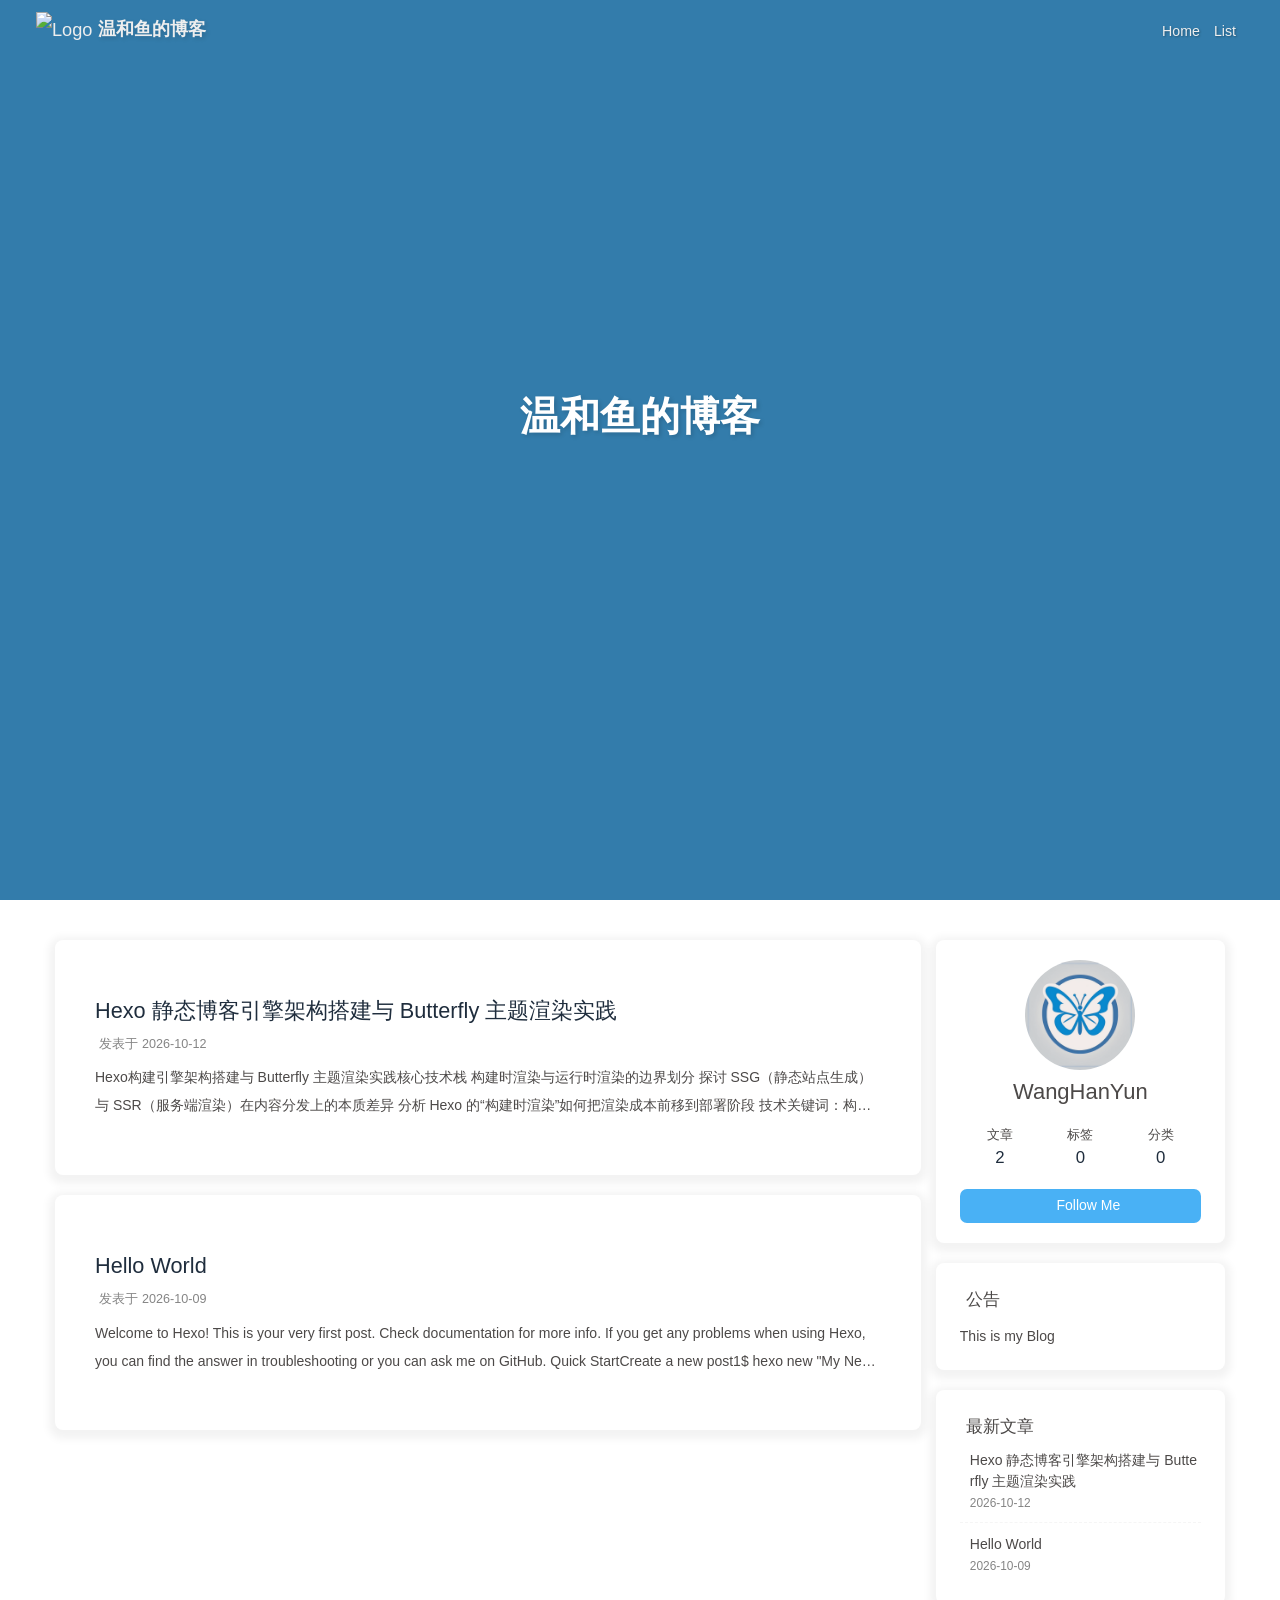
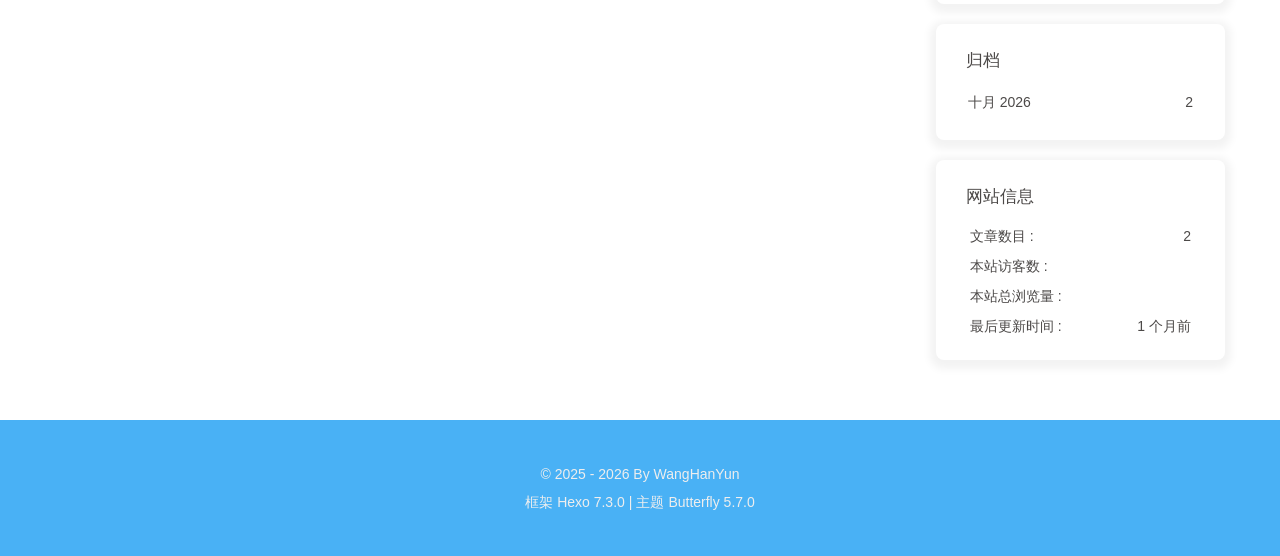
==== index.html @ 39b75470 "Site updated: 2026-10-14 11:39:04" ====
<!DOCTYPE html><html lang="zh-CN" data-theme="light"><head><meta charset="UTF-8"><meta http-equiv="X-UA-Compatible" content="IE=edge"><meta name="viewport" content="width=device-width, initial-scale=1.0,viewport-fit=cover"><title>温和鱼的博客 - 技术大王王王王王</title><meta name="author" content="WangHanYun"><meta name="copyright" content="WangHanYun"><meta name="format-detection" content="telephone=no"><meta name="theme-color" content="#ffffff"><meta property="og:type" content="website">
<meta property="og:title" content="温和鱼的博客">
<meta property="og:url" content="http://example.com/index.html">
<meta property="og:site_name" content="温和鱼的博客">
<meta property="og:locale" content="zh_CN">
<meta property="og:image" content="http://example.com/img/butterfly-icon.png">
<meta property="article:author" content="WangHanYun">
<meta name="twitter:card" content="summary">
<meta name="twitter:image" content="http://example.com/img/butterfly-icon.png"><script type="application/ld+json">{
  "@context": "https://schema.org",
  "@type": "WebSite",
  "name": "温和鱼的博客",
  "alternateName": [
    "技术大王王王王王",
    "example.com"
  ],
  "url": "http://example.com/"
}</script><link rel="shortcut icon" href="/img/favicon.png"><link rel="canonical" href="http://example.com/index.html"><link rel="preconnect" href="//cdn.jsdelivr.net"/><link rel="preconnect" href="//busuanzi.ibruce.info"/><link rel="stylesheet" href="/css/index.css?v=5.7.0"><link rel="stylesheet" href="https://cdn.jsdelivr.net/npm/@fortawesome/fontawesome-free@7.3.1/css/all.min.css"><script>
    (() => {
      
    const saveToLocal = {
      set: (key, value, ttl) => {
        const data = { value }

        if (ttl != null) {
          data.expiry = Date.now() + ttl * 86400000
        }

        localStorage.setItem(key, JSON.stringify(data))
      },
      get: key => {
        const itemStr = localStorage.getItem(key)
        if (!itemStr) return

        try {
          const data = JSON.parse(itemStr)

          if (data.expiry && Date.now() > data.expiry) {
            localStorage.removeItem(key)
            return
          }

          return data.value
        } catch {
          localStorage.removeItem(key)
        }
      }
    }

    const scriptCache = new Map()
    const cssCache = new Map()
    window.btf = {
      saveToLocal,
      getScript: (url, attr = {}) => {
        if (scriptCache.has(url)) {
          return scriptCache.get(url)
        }

        const promise = new Promise((resolve, reject) => {
          const script = document.createElement('script')

          script.src = url
          script.async = true

          for (const key in attr) {
            script.setAttribute(key, attr[key])
          }

          script.onload = resolve
          script.onerror = reject

          document.head.appendChild(script)
        })

        scriptCache.set(url, promise)

        return promise
      },
      getCSS: (url, id) => {
        if (cssCache.has(url)) {
          return cssCache.get(url)
        }

        const promise = new Promise((resolve, reject) => {
          const link = document.createElement('link')

          link.rel = 'stylesheet'
          link.href = url

          if (id) {
            link.id = id
          }

          link.onload = resolve
          link.onerror = reject

          document.head.appendChild(link)
        })

        cssCache.set(url, promise)

        return promise
      },
      addGlobalFn: (key, fn, name = false, parent = window) => {
        if (!false && key.startsWith('pjax')) return
        const globalFn = parent.globalFn || {}
        globalFn[key] = globalFn[key] || {}
        globalFn[key][name || Object.keys(globalFn[key]).length] = fn
        parent.globalFn = globalFn
      }
    }
  
      
      const metaThemeColor = document.querySelector('meta[name="theme-color"]')
      const activateDarkMode = () => {
        document.documentElement.dataset.theme = 'dark'
        if (metaThemeColor !== null) {
          metaThemeColor.setAttribute('content', '#0d0d0d')
        }
      }
      const activateLightMode = () => {
        document.documentElement.dataset.theme = 'light'
        if (metaThemeColor !== null) {
          metaThemeColor.setAttribute('content', '#ffffff')
        }
      }

      btf.activateDarkMode = activateDarkMode
      btf.activateLightMode = activateLightMode

      const theme = saveToLocal.get('theme')
    
          theme === 'dark' ? activateDarkMode() : theme === 'light' ? activateLightMode() : null
        
      
      const asideStatus = saveToLocal.get('aside-status')
      if (asideStatus !== undefined) {
        document.documentElement.classList.toggle('hide-aside', asideStatus === 'hide')
      }
    
      
    const detectApple = () => {
      if (/iPad|iPhone|iPod|Macintosh/.test(navigator.userAgent)) {
        document.documentElement.classList.add('apple')
      }
    }
    detectApple()
  
    })()
  </script><script>const GLOBAL_CONFIG = {
  root: '/',
  algolia: undefined,
  localSearch: undefined,
  translate: undefined,
  highlight: {"plugin":"highlight.js","highlightCopy":true,"highlightLang":true,"highlightHeightLimit":false,"highlightFullpage":false,"highlightMacStyle":false},
  copy: {
    success: '复制成功',
    error: '复制失败',
    noSupport: '浏览器不支持'
  },
  relativeDate: {
    homepage: false,
    post: false
  },
  runtime: '',
  dateSuffix: {
    just: '刚刚',
    min: '分钟前',
    hour: '小时前',
    day: '天前',
    month: '个月前'
  },
  copyright: undefined,
  lightbox: 'null',
  Snackbar: undefined,
  infinitegrid: {
    js: 'https://cdn.jsdelivr.net/npm/@egjs/infinitegrid@4.13.0/dist/infinitegrid.min.js',
    buttonText: '加载更多'
  },
  isPhotoFigcaption: false,
  islazyloadPlugin: false,
  isAnchor: false,
  percent: {
    toc: true,
    rightside: false,
  },
  autoDarkmode: false
}</script><script id="config-diff">var GLOBAL_CONFIG_SITE = {
  title: '温和鱼的博客',
  isHighlightShrink: false,
  isToc: false,
  pageType: 'home'
}</script><meta name="generator" content="Hexo 7.3.0"></head><body><div id="sidebar"><div id="menu-mask"></div><div id="sidebar-menus"><div class="avatar-img text-center"><img src="/img/butterfly-icon.png" onerror="this.onerror=null;this.src='/img/friend_404.gif'" alt="avatar"/></div><div class="site-data text-center"><a href="/archives/"><div class="headline">文章</div><div class="length-num">2</div></a><a href="/tags/"><div class="headline">标签</div><div class="length-num">0</div></a><a href="/categories/"><div class="headline">分类</div><div class="length-num">0</div></a></div><div class="menus_items"><div class="menus_item"><a class="site-page" href="/"><i class="fa-fw fas fa-home"></i><span> Home</span></a></div><div class="menus_item"><span class="site-page group"><i class="fa-fw fas fa-list"></i><span> List</span><i class="fas fa-chevron-down"></i></span><ul class="menus_item_child"><li><a class="site-page child" href="/music/"><i class="fa-fw fas fa-music"></i><span> Music</span></a></li><li><a class="site-page child" href="/movies/"><i class="fa-fw fas fa-video"></i><span> Movie</span></a></li></ul></div></div></div></div><div class="page" id="body-wrap"><header class="full_page" id="page-header" style="background-image: url(https://github.com/WHY-1226-yyy/Gallery/blob/main/%E9%A6%96%E9%A1%B5%E9%A1%B5%E9%9D%A2%E6%A8%AA%E5%B9%85.jpg?raw=true);"><nav id="nav"><span id="blog-info"><a class="nav-site-title" href="/"><img class="site-icon" src="https://github.com/WHY-1226-yyy/Gallery/blob/main/logo.jpg?raw=true" alt="Logo"><span class="site-name">温和鱼的博客</span></a></span><div id="menus"><div class="menus_items"><div class="menus_item"><a class="site-page" href="/"><i class="fa-fw fas fa-home"></i><span> Home</span></a></div><div class="menus_item"><span class="site-page group"><i class="fa-fw fas fa-list"></i><span> List</span><i class="fas fa-chevron-down"></i></span><ul class="menus_item_child"><li><a class="site-page child" href="/music/"><i class="fa-fw fas fa-music"></i><span> Music</span></a></li><li><a class="site-page child" href="/movies/"><i class="fa-fw fas fa-video"></i><span> Movie</span></a></li></ul></div></div><div id="toggle-menu"><span class="site-page"><i class="fas fa-bars fa-fw"></i></span></div></div></nav><div id="site-info"><h1 id="site-title">温和鱼的博客</h1></div><div id="scroll-down"><i class="fas fa-angle-down scroll-down-effects"></i></div></header><main class="layout" id="content-inner"><div class="recent-posts nc" id="recent-posts"><div class="recent-post-items"><div class="recent-post-item"><div class="recent-post-info no-cover"><a class="article-title" href="/2026/10/12/Hexo_And_Butterfly/" title="Hexo 静态博客引擎架构搭建与 Butterfly 主题渲染实践">Hexo 静态博客引擎架构搭建与 Butterfly 主题渲染实践</a><div class="article-meta-wrap"><span class="post-meta-date"><i class="far fa-calendar-alt"></i><span class="article-meta-label">发表于</span><time datetime="2026-10-12T06:14:56.712Z" title="发表于 2026-10-12 14:14:56">2026-10-12</time></span></div><div class="content">Hexo构建引擎架构搭建与 Butterfly 主题渲染实践核心技术栈 构建时渲染与运行时渲染的边界划分 探讨 SSG（静态站点生成） 与 SSR（服务端渲染）在内容分发上的本质差异 分析 Hexo 的“构建时渲染”如何把渲染成本前移到部署阶段 技术关键词：构建时求值、渲染时延、静态产物不可变性   模板引擎的编译期优化与AST转换 Pug模板在编译期被解析成 AST（抽象语法树） 通过AST转换生成HTML字符串，减少运行时开销  技术关键词：词法分析、语法分析、代码生成、模板预编译   Git 作为部署总线的不可变发布模型 每次部署生成一个不可变提交，形成可回溯的发布历史 分支即环境，提交即版本 技术关键词：不可变基础设施、版本化发布、回滚策略   静态资源的缓存分层与失效策略 强缓存 + 协商缓存 +CDN边缘缓存三层结构 通过文件指纹（hash）实现缓存失效的精确控制 技术关键词：Cache-Control、ETag、内容寻址、边缘计算    配置过程git配置 打开GitHub，注册账号 去官网下载安装git for windows: 安装时一路默认，注意勾选： Add...</div></div></div><div class="recent-post-item"><div class="recent-post-info no-cover"><a class="article-title" href="/2026/10/09/hello-world/" title="Hello World">Hello World</a><div class="article-meta-wrap"><span class="post-meta-date"><i class="far fa-calendar-alt"></i><span class="article-meta-label">发表于</span><time datetime="2026-10-09T07:58:26.645Z" title="发表于 2026-10-09 15:58:26">2026-10-09</time></span></div><div class="content">Welcome to Hexo! This is your very first post. Check documentation for more info. If you get any problems when using Hexo, you can find the answer in troubleshooting or you can ask me on GitHub. Quick StartCreate a new post1$ hexo new &quot;My New Post&quot;  More info: Writing Run server1$ hexo server  More info: Server Generate static files1$ hexo generate  More info: Generating Deploy to remote sites1$ hexo deploy  More info: Deployment </div></div></div></div></div><div class="aside-content" id="aside-content"><div class="card-widget card-info text-center"><div class="avatar-img"><img src="/img/butterfly-icon.png" onerror="this.onerror=null;this.src='/img/friend_404.gif'" alt="avatar"/></div><div class="author-info-name">WangHanYun</div><div class="author-info-description"></div><div class="site-data"><a href="/archives/"><div class="headline">文章</div><div class="length-num">2</div></a><a href="/tags/"><div class="headline">标签</div><div class="length-num">0</div></a><a href="/categories/"><div class="headline">分类</div><div class="length-num">0</div></a></div><a id="card-info-btn" target="_blank" rel="noopener" href="https://github.com/xxxxxx"><i class="fab fa-github"></i><span>Follow Me</span></a></div><div class="card-widget card-announcement"><div class="item-headline"><i class="fas fa-bullhorn fa-shake"></i><span>公告</span></div><div class="announcement_content">This is my Blog</div></div><div class="sticky_layout"><div class="card-widget card-recent-post"><div class="item-headline"><i class="fas fa-history"></i><span>最新文章</span></div><div class="aside-list"><div class="aside-list-item no-cover"><div class="content"><a class="title" href="/2026/10/12/Hexo_And_Butterfly/" title="Hexo 静态博客引擎架构搭建与 Butterfly 主题渲染实践">Hexo 静态博客引擎架构搭建与 Butterfly 主题渲染实践</a><time datetime="2026-10-12T06:14:56.712Z" title="发表于 2026-10-12 14:14:56">2026-10-12</time></div></div><div class="aside-list-item no-cover"><div class="content"><a class="title" href="/2026/10/09/hello-world/" title="Hello World">Hello World</a><time datetime="2026-10-09T07:58:26.645Z" title="发表于 2026-10-09 15:58:26">2026-10-09</time></div></div></div></div><div class="card-widget card-archives">
    <div class="item-headline"><i class="fas fa-archive"></i><span>归档</span></div>
  
    <ul class="card-archive-list">
      
        <li class="card-archive-list-item">
          <a class="card-archive-list-link" href="/archives/2026/10/">
            <span class="card-archive-list-date">
              十月 2026
            </span>
            <span class="card-archive-list-count">2</span>
          </a>
        </li>
      
    </ul>
  </div><div class="card-widget card-webinfo"><div class="item-headline"><i class="fas fa-chart-line"></i><span>网站信息</span></div><div class="webinfo"><div class="webinfo-item"><div class="item-name">文章数目 :</div><div class="item-count">2</div></div><div class="webinfo-item"><div class="item-name">本站访客数 :</div><div class="item-count" id="busuanzi_value_site_uv"><i class="fa-solid fa-spinner fa-spin"></i></div></div><div class="webinfo-item"><div class="item-name">本站总浏览量 :</div><div class="item-count" id="busuanzi_value_site_pv"><i class="fa-solid fa-spinner fa-spin"></i></div></div><div class="webinfo-item"><div class="item-name">最后更新时间 :</div><div class="item-count" id="last-push-date" data-lastPushDate="2026-10-14T03:39:03.488Z"><i class="fa-solid fa-spinner fa-spin"></i></div></div></div></div></div></div></main><footer id="footer"><div class="footer-other"><div class="footer-copyright"><span class="copyright">&copy;&nbsp;2025 - 2026 By WangHanYun</span><span class="framework-info"><span>框架 </span><a target="_blank" rel="noopener" href="https://hexo.io">Hexo 7.3.0</a><span class="footer-separator">|</span><span>主题 </span><a target="_blank" rel="noopener" href="https://github.com/jerryc127/hexo-theme-butterfly">Butterfly 5.7.0</a></span></div></div></footer></div><div id="rightside"><div id="rightside-config-hide"><button id="darkmode" type="button" title="日间和夜间模式切换"><i class="fas fa-adjust"></i></button><button id="hide-aside-btn" type="button" title="单栏和双栏切换"><i class="fas fa-arrows-alt-h"></i></button></div><div id="rightside-config-show"><button id="rightside-config" type="button" title="设置"><i class="fas fa-cog fa-spin"></i></button><button id="go-up" type="button" title="回到顶部"><span class="scroll-percent"></span><i class="fas fa-arrow-up"></i></button></div></div><div><script src="/js/utils.js?v=5.7.0"></script><script src="/js/main.js?v=5.7.0"></script><div class="js-pjax"></div><script async data-pjax src="//busuanzi.ibruce.info/busuanzi/2.3/busuanzi.pure.mini.js"></script></div></body></html>
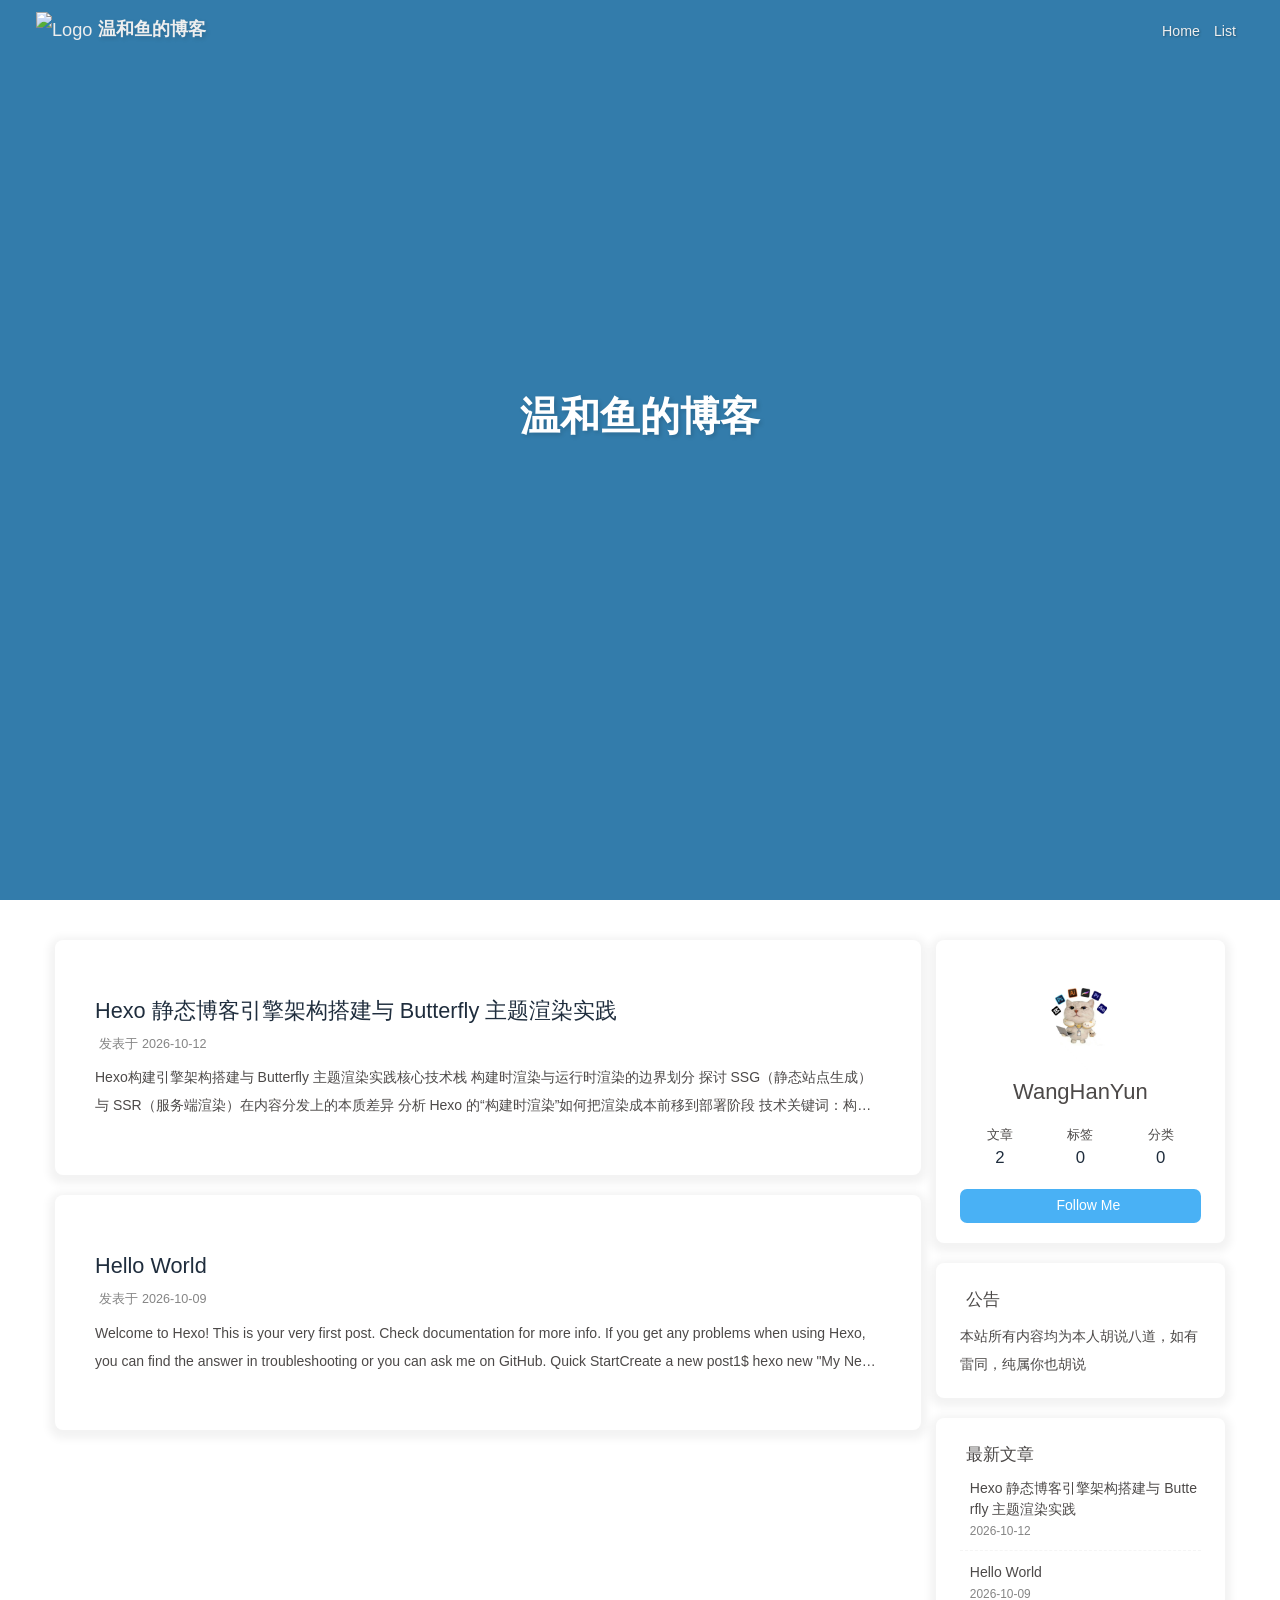
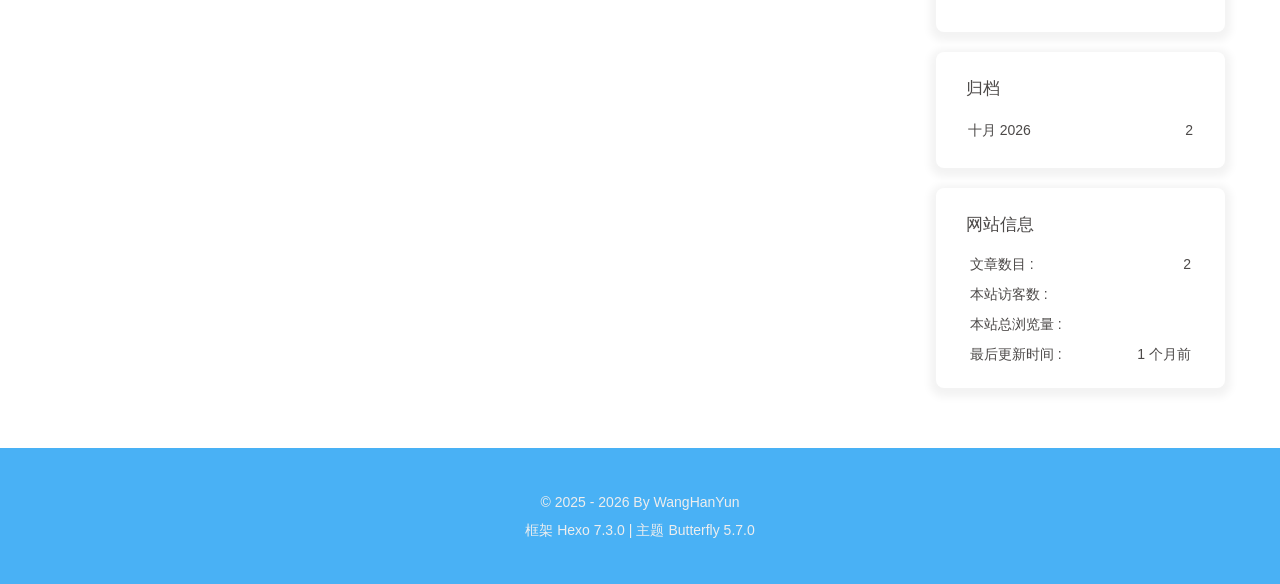
==== commit 02f53072: "Site updated: 2026-10-14 15:10:31" ====
--- a/index.html
+++ b/index.html
@@ -3,10 +3,10 @@
 <meta property="og:url" content="http://example.com/index.html">
 <meta property="og:site_name" content="温和鱼的博客">
 <meta property="og:locale" content="zh_CN">
-<meta property="og:image" content="http://example.com/img/butterfly-icon.png">
+<meta property="og:image" content="http://example.com/img/cat.png">
 <meta property="article:author" content="WangHanYun">
 <meta name="twitter:card" content="summary">
-<meta name="twitter:image" content="http://example.com/img/butterfly-icon.png"><script type="application/ld+json">{
+<meta name="twitter:image" content="http://example.com/img/cat.png"><script type="application/ld+json">{
   "@context": "https://schema.org",
   "@type": "WebSite",
   "name": "温和鱼的博客",
@@ -15,7 +15,7 @@
     "example.com"
   ],
   "url": "http://example.com/"
-}</script><link rel="shortcut icon" href="/img/favicon.png"><link rel="canonical" href="http://example.com/index.html"><link rel="preconnect" href="//cdn.jsdelivr.net"/><link rel="preconnect" href="//busuanzi.ibruce.info"/><link rel="stylesheet" href="/css/index.css?v=5.7.0"><link rel="stylesheet" href="https://cdn.jsdelivr.net/npm/@fortawesome/fontawesome-free@7.3.1/css/all.min.css"><script>
+}</script><link rel="shortcut icon" href="/img/wangzhantubiao.png"><link rel="canonical" href="http://example.com/index.html"><link rel="preconnect" href="//cdn.jsdelivr.net"/><link rel="preconnect" href="//busuanzi.ibruce.info"/><link rel="stylesheet" href="/css/index.css?v=5.7.0"><link rel="stylesheet" href="https://cdn.jsdelivr.net/npm/@fortawesome/fontawesome-free@7.3.1/css/all.min.css"><script>
     (() => {
       
     const saveToLocal = {
@@ -190,7 +190,8 @@
   isHighlightShrink: false,
   isToc: false,
   pageType: 'home'
-}</script><meta name="generator" content="Hexo 7.3.0"></head><body><div id="sidebar"><div id="menu-mask"></div><div id="sidebar-menus"><div class="avatar-img text-center"><img src="/img/butterfly-icon.png" onerror="this.onerror=null;this.src='/img/friend_404.gif'" alt="avatar"/></div><div class="site-data text-center"><a href="/archives/"><div class="headline">文章</div><div class="length-num">2</div></a><a href="/tags/"><div class="headline">标签</div><div class="length-num">0</div></a><a href="/categories/"><div class="headline">分类</div><div class="length-num">0</div></a></div><div class="menus_items"><div class="menus_item"><a class="site-page" href="/"><i class="fa-fw fas fa-home"></i><span> Home</span></a></div><div class="menus_item"><span class="site-page group"><i class="fa-fw fas fa-list"></i><span> List</span><i class="fas fa-chevron-down"></i></span><ul class="menus_item_child"><li><a class="site-page child" href="/music/"><i class="fa-fw fas fa-music"></i><span> Music</span></a></li><li><a class="site-page child" href="/movies/"><i class="fa-fw fas fa-video"></i><span> Movie</span></a></li></ul></div></div></div></div><div class="page" id="body-wrap"><header class="full_page" id="page-header" style="background-image: url(https://github.com/WHY-1226-yyy/Gallery/blob/main/%E9%A6%96%E9%A1%B5%E9%A1%B5%E9%9D%A2%E6%A8%AA%E5%B9%85.jpg?raw=true);"><nav id="nav"><span id="blog-info"><a class="nav-site-title" href="/"><img class="site-icon" src="https://github.com/WHY-1226-yyy/Gallery/blob/main/logo.jpg?raw=true" alt="Logo"><span class="site-name">温和鱼的博客</span></a></span><div id="menus"><div class="menus_items"><div class="menus_item"><a class="site-page" href="/"><i class="fa-fw fas fa-home"></i><span> Home</span></a></div><div class="menus_item"><span class="site-page group"><i class="fa-fw fas fa-list"></i><span> List</span><i class="fas fa-chevron-down"></i></span><ul class="menus_item_child"><li><a class="site-page child" href="/music/"><i class="fa-fw fas fa-music"></i><span> Music</span></a></li><li><a class="site-page child" href="/movies/"><i class="fa-fw fas fa-video"></i><span> Movie</span></a></li></ul></div></div><div id="toggle-menu"><span class="site-page"><i class="fas fa-bars fa-fw"></i></span></div></div></nav><div id="site-info"><h1 id="site-title">温和鱼的博客</h1></div><div id="scroll-down"><i class="fas fa-angle-down scroll-down-effects"></i></div></header><main class="layout" id="content-inner"><div class="recent-posts nc" id="recent-posts"><div class="recent-post-items"><div class="recent-post-item"><div class="recent-post-info no-cover"><a class="article-title" href="/2026/10/12/Hexo_And_Butterfly/" title="Hexo 静态博客引擎架构搭建与 Butterfly 主题渲染实践">Hexo 静态博客引擎架构搭建与 Butterfly 主题渲染实践</a><div class="article-meta-wrap"><span class="post-meta-date"><i class="far fa-calendar-alt"></i><span class="article-meta-label">发表于</span><time datetime="2026-10-12T06:14:56.712Z" title="发表于 2026-10-12 14:14:56">2026-10-12</time></span></div><div class="content">Hexo构建引擎架构搭建与 Butterfly 主题渲染实践核心技术栈 构建时渲染与运行时渲染的边界划分 探讨 SSG（静态站点生成） 与 SSR（服务端渲染）在内容分发上的本质差异 分析 Hexo 的“构建时渲染”如何把渲染成本前移到部署阶段 技术关键词：构建时求值、渲染时延、静态产物不可变性   模板引擎的编译期优化与AST转换 Pug模板在编译期被解析成 AST（抽象语法树） 通过AST转换生成HTML字符串，减少运行时开销  技术关键词：词法分析、语法分析、代码生成、模板预编译   Git 作为部署总线的不可变发布模型 每次部署生成一个不可变提交，形成可回溯的发布历史 分支即环境，提交即版本 技术关键词：不可变基础设施、版本化发布、回滚策略   静态资源的缓存分层与失效策略 强缓存 + 协商缓存 +CDN边缘缓存三层结构 通过文件指纹（hash）实现缓存失效的精确控制 技术关键词：Cache-Control、ETag、内容寻址、边缘计算    配置过程git配置 打开GitHub，注册账号 去官网下载安装git for windows: 安装时一路默认，注意勾选： Add...</div></div></div><div class="recent-post-item"><div class="recent-post-info no-cover"><a class="article-title" href="/2026/10/09/hello-world/" title="Hello World">Hello World</a><div class="article-meta-wrap"><span class="post-meta-date"><i class="far fa-calendar-alt"></i><span class="article-meta-label">发表于</span><time datetime="2026-10-09T07:58:26.645Z" title="发表于 2026-10-09 15:58:26">2026-10-09</time></span></div><div class="content">Welcome to Hexo! This is your very first post. Check documentation for more info. If you get any problems when using Hexo, you can find the answer in troubleshooting or you can ask me on GitHub. Quick StartCreate a new post1$ hexo new &quot;My New Post&quot;  More info: Writing Run server1$ hexo server  More info: Server Generate static files1$ hexo generate  More info: Generating Deploy to remote sites1$ hexo deploy  More info: Deployment </div></div></div></div></div><div class="aside-content" id="aside-content"><div class="card-widget card-info text-center"><div class="avatar-img"><img src="/img/butterfly-icon.png" onerror="this.onerror=null;this.src='/img/friend_404.gif'" alt="avatar"/></div><div class="author-info-name">WangHanYun</div><div class="author-info-description"></div><div class="site-data"><a href="/archives/"><div class="headline">文章</div><div class="length-num">2</div></a><a href="/tags/"><div class="headline">标签</div><div class="length-num">0</div></a><a href="/categories/"><div class="headline">分类</div><div class="length-num">0</div></a></div><a id="card-info-btn" target="_blank" rel="noopener" href="https://github.com/xxxxxx"><i class="fab fa-github"></i><span>Follow Me</span></a></div><div class="card-widget card-announcement"><div class="item-headline"><i class="fas fa-bullhorn fa-shake"></i><span>公告</span></div><div class="announcement_content">This is my Blog</div></div><div class="sticky_layout"><div class="card-widget card-recent-post"><div class="item-headline"><i class="fas fa-history"></i><span>最新文章</span></div><div class="aside-list"><div class="aside-list-item no-cover"><div class="content"><a class="title" href="/2026/10/12/Hexo_And_Butterfly/" title="Hexo 静态博客引擎架构搭建与 Butterfly 主题渲染实践">Hexo 静态博客引擎架构搭建与 Butterfly 主题渲染实践</a><time datetime="2026-10-12T06:14:56.712Z" title="发表于 2026-10-12 14:14:56">2026-10-12</time></div></div><div class="aside-list-item no-cover"><div class="content"><a class="title" href="/2026/10/09/hello-world/" title="Hello World">Hello World</a><time datetime="2026-10-09T07:58:26.645Z" title="发表于 2026-10-09 15:58:26">2026-10-09</time></div></div></div></div><div class="card-widget card-archives">
+}</script><!-- hexo injector head_end start --><link rel="stylesheet" href="/Blog-Like/style.css">
+<script src="/Blog-Like/Blog-Like.js"></script><!-- hexo injector head_end end --><meta name="generator" content="Hexo 7.3.0"></head><body><div id="sidebar"><div id="menu-mask"></div><div id="sidebar-menus"><div class="avatar-img text-center"><img src="/img/cat.png" onerror="this.onerror=null;this.src='/img/friend_404.gif'" alt="avatar"/></div><div class="site-data text-center"><a href="/archives/"><div class="headline">文章</div><div class="length-num">2</div></a><a href="/tags/"><div class="headline">标签</div><div class="length-num">0</div></a><a href="/categories/"><div class="headline">分类</div><div class="length-num">0</div></a></div><div class="menus_items"><div class="menus_item"><a class="site-page" href="/"><i class="fa-fw fas fa-home"></i><span> Home</span></a></div><div class="menus_item"><span class="site-page group"><i class="fa-fw fas fa-list"></i><span> List</span><i class="fas fa-chevron-down"></i></span><ul class="menus_item_child"><li><a class="site-page child" href="/music/"><i class="fa-fw fas fa-music"></i><span> Music</span></a></li><li><a class="site-page child" href="/movies/"><i class="fa-fw fas fa-video"></i><span> Movie</span></a></li></ul></div></div></div></div><div class="page" id="body-wrap"><header class="full_page" id="page-header" style="background-image: url(https://github.com/WHY-1226-yyy/Gallery/blob/main/%E9%A6%96%E9%A1%B5%E9%A1%B5%E9%9D%A2%E6%A8%AA%E5%B9%85.jpg?raw=true);"><nav id="nav"><span id="blog-info"><a class="nav-site-title" href="/"><img class="site-icon" src="https://github.com/WHY-1226-yyy/Gallery/blob/main/logo.jpg?raw=true" alt="Logo"><span class="site-name">温和鱼的博客</span></a></span><div id="menus"><div class="menus_items"><div class="menus_item"><a class="site-page" href="/"><i class="fa-fw fas fa-home"></i><span> Home</span></a></div><div class="menus_item"><span class="site-page group"><i class="fa-fw fas fa-list"></i><span> List</span><i class="fas fa-chevron-down"></i></span><ul class="menus_item_child"><li><a class="site-page child" href="/music/"><i class="fa-fw fas fa-music"></i><span> Music</span></a></li><li><a class="site-page child" href="/movies/"><i class="fa-fw fas fa-video"></i><span> Movie</span></a></li></ul></div></div><div id="toggle-menu"><span class="site-page"><i class="fas fa-bars fa-fw"></i></span></div></div></nav><div id="site-info"><h1 id="site-title">温和鱼的博客</h1></div><div id="scroll-down"><i class="fas fa-angle-down scroll-down-effects"></i></div></header><main class="layout" id="content-inner"><div class="recent-posts nc" id="recent-posts"><div class="recent-post-items"><div class="recent-post-item"><div class="recent-post-info no-cover"><a class="article-title" href="/2026/10/12/Hexo_And_Butterfly/" title="Hexo 静态博客引擎架构搭建与 Butterfly 主题渲染实践">Hexo 静态博客引擎架构搭建与 Butterfly 主题渲染实践</a><div class="article-meta-wrap"><span class="post-meta-date"><i class="far fa-calendar-alt"></i><span class="article-meta-label">发表于</span><time datetime="2026-10-12T06:14:56.712Z" title="发表于 2026-10-12 14:14:56">2026-10-12</time></span></div><div class="content">Hexo构建引擎架构搭建与 Butterfly 主题渲染实践核心技术栈 构建时渲染与运行时渲染的边界划分 探讨 SSG（静态站点生成） 与 SSR（服务端渲染）在内容分发上的本质差异 分析 Hexo 的“构建时渲染”如何把渲染成本前移到部署阶段 技术关键词：构建时求值、渲染时延、静态产物不可变性   模板引擎的编译期优化与AST转换 Pug模板在编译期被解析成 AST（抽象语法树） 通过AST转换生成HTML字符串，减少运行时开销  技术关键词：词法分析、语法分析、代码生成、模板预编译   Git 作为部署总线的不可变发布模型 每次部署生成一个不可变提交，形成可回溯的发布历史 分支即环境，提交即版本 技术关键词：不可变基础设施、版本化发布、回滚策略   静态资源的缓存分层与失效策略 强缓存 + 协商缓存 +CDN边缘缓存三层结构 通过文件指纹（hash）实现缓存失效的精确控制 技术关键词：Cache-Control、ETag、内容寻址、边缘计算    配置过程git配置 打开GitHub，注册账号 去官网下载安装git for windows: 安装时一路默认，注意勾选： Add...</div></div></div><div class="recent-post-item"><div class="recent-post-info no-cover"><a class="article-title" href="/2026/10/09/hello-world/" title="Hello World">Hello World</a><div class="article-meta-wrap"><span class="post-meta-date"><i class="far fa-calendar-alt"></i><span class="article-meta-label">发表于</span><time datetime="2026-10-09T07:58:26.645Z" title="发表于 2026-10-09 15:58:26">2026-10-09</time></span></div><div class="content">Welcome to Hexo! This is your very first post. Check documentation for more info. If you get any problems when using Hexo, you can find the answer in troubleshooting or you can ask me on GitHub. Quick StartCreate a new post1$ hexo new &quot;My New Post&quot;  More info: Writing Run server1$ hexo server  More info: Server Generate static files1$ hexo generate  More info: Generating Deploy to remote sites1$ hexo deploy  More info: Deployment </div></div></div></div></div><div class="aside-content" id="aside-content"><div class="card-widget card-info text-center"><div class="avatar-img"><img src="/img/cat.png" onerror="this.onerror=null;this.src='/img/friend_404.gif'" alt="avatar"/></div><div class="author-info-name">WangHanYun</div><div class="author-info-description"></div><div class="site-data"><a href="/archives/"><div class="headline">文章</div><div class="length-num">2</div></a><a href="/tags/"><div class="headline">标签</div><div class="length-num">0</div></a><a href="/categories/"><div class="headline">分类</div><div class="length-num">0</div></a></div><a id="card-info-btn" target="_blank" rel="noopener" href="https://github.com/xxxxxx"><i class="fab fa-github"></i><span>Follow Me</span></a></div><div class="card-widget card-announcement"><div class="item-headline"><i class="fas fa-bullhorn fa-shake"></i><span>公告</span></div><div class="announcement_content">本站所有内容均为本人胡说八道，如有雷同，纯属你也胡说</div></div><div class="sticky_layout"><div class="card-widget card-recent-post"><div class="item-headline"><i class="fas fa-history"></i><span>最新文章</span></div><div class="aside-list"><div class="aside-list-item no-cover"><div class="content"><a class="title" href="/2026/10/12/Hexo_And_Butterfly/" title="Hexo 静态博客引擎架构搭建与 Butterfly 主题渲染实践">Hexo 静态博客引擎架构搭建与 Butterfly 主题渲染实践</a><time datetime="2026-10-12T06:14:56.712Z" title="发表于 2026-10-12 14:14:56">2026-10-12</time></div></div><div class="aside-list-item no-cover"><div class="content"><a class="title" href="/2026/10/09/hello-world/" title="Hello World">Hello World</a><time datetime="2026-10-09T07:58:26.645Z" title="发表于 2026-10-09 15:58:26">2026-10-09</time></div></div></div></div><div class="card-widget card-archives">
     <div class="item-headline"><i class="fas fa-archive"></i><span>归档</span></div>
   
     <ul class="card-archive-list">
@@ -205,4 +206,4 @@
         </li>
       
     </ul>
-  </div><div class="card-widget card-webinfo"><div class="item-headline"><i class="fas fa-chart-line"></i><span>网站信息</span></div><div class="webinfo"><div class="webinfo-item"><div class="item-name">文章数目 :</div><div class="item-count">2</div></div><div class="webinfo-item"><div class="item-name">本站访客数 :</div><div class="item-count" id="busuanzi_value_site_uv"><i class="fa-solid fa-spinner fa-spin"></i></div></div><div class="webinfo-item"><div class="item-name">本站总浏览量 :</div><div class="item-count" id="busuanzi_value_site_pv"><i class="fa-solid fa-spinner fa-spin"></i></div></div><div class="webinfo-item"><div class="item-name">最后更新时间 :</div><div class="item-count" id="last-push-date" data-lastPushDate="2026-10-14T03:39:03.488Z"><i class="fa-solid fa-spinner fa-spin"></i></div></div></div></div></div></div></main><footer id="footer"><div class="footer-other"><div class="footer-copyright"><span class="copyright">&copy;&nbsp;2025 - 2026 By WangHanYun</span><span class="framework-info"><span>框架 </span><a target="_blank" rel="noopener" href="https://hexo.io">Hexo 7.3.0</a><span class="footer-separator">|</span><span>主题 </span><a target="_blank" rel="noopener" href="https://github.com/jerryc127/hexo-theme-butterfly">Butterfly 5.7.0</a></span></div></div></footer></div><div id="rightside"><div id="rightside-config-hide"><button id="darkmode" type="button" title="日间和夜间模式切换"><i class="fas fa-adjust"></i></button><button id="hide-aside-btn" type="button" title="单栏和双栏切换"><i class="fas fa-arrows-alt-h"></i></button></div><div id="rightside-config-show"><button id="rightside-config" type="button" title="设置"><i class="fas fa-cog fa-spin"></i></button><button id="go-up" type="button" title="回到顶部"><span class="scroll-percent"></span><i class="fas fa-arrow-up"></i></button></div></div><div><script src="/js/utils.js?v=5.7.0"></script><script src="/js/main.js?v=5.7.0"></script><div class="js-pjax"></div><script async data-pjax src="//busuanzi.ibruce.info/busuanzi/2.3/busuanzi.pure.mini.js"></script></div></body></html>+  </div><div class="card-widget card-webinfo"><div class="item-headline"><i class="fas fa-chart-line"></i><span>网站信息</span></div><div class="webinfo"><div class="webinfo-item"><div class="item-name">文章数目 :</div><div class="item-count">2</div></div><div class="webinfo-item"><div class="item-name">本站访客数 :</div><div class="item-count" id="busuanzi_value_site_uv"><i class="fa-solid fa-spinner fa-spin"></i></div></div><div class="webinfo-item"><div class="item-name">本站总浏览量 :</div><div class="item-count" id="busuanzi_value_site_pv"><i class="fa-solid fa-spinner fa-spin"></i></div></div><div class="webinfo-item"><div class="item-name">最后更新时间 :</div><div class="item-count" id="last-push-date" data-lastPushDate="2026-10-14T07:10:29.773Z"><i class="fa-solid fa-spinner fa-spin"></i></div></div></div></div></div></div></main><footer id="footer"><div class="footer-other"><div class="footer-copyright"><span class="copyright">&copy;&nbsp;2025 - 2026 By WangHanYun</span><span class="framework-info"><span>框架 </span><a target="_blank" rel="noopener" href="https://hexo.io">Hexo 7.3.0</a><span class="footer-separator">|</span><span>主题 </span><a target="_blank" rel="noopener" href="https://github.com/jerryc127/hexo-theme-butterfly">Butterfly 5.7.0</a></span></div></div></footer></div><div id="rightside"><div id="rightside-config-hide"><button id="darkmode" type="button" title="日间和夜间模式切换"><i class="fas fa-adjust"></i></button><button id="hide-aside-btn" type="button" title="单栏和双栏切换"><i class="fas fa-arrows-alt-h"></i></button></div><div id="rightside-config-show"><button id="rightside-config" type="button" title="设置"><i class="fas fa-cog fa-spin"></i></button><button id="go-up" type="button" title="回到顶部"><span class="scroll-percent"></span><i class="fas fa-arrow-up"></i></button></div></div><div><script src="/js/utils.js?v=5.7.0"></script><script src="/js/main.js?v=5.7.0"></script><div class="js-pjax"></div><script async data-pjax src="//busuanzi.ibruce.info/busuanzi/2.3/busuanzi.pure.mini.js"></script></div></body></html>
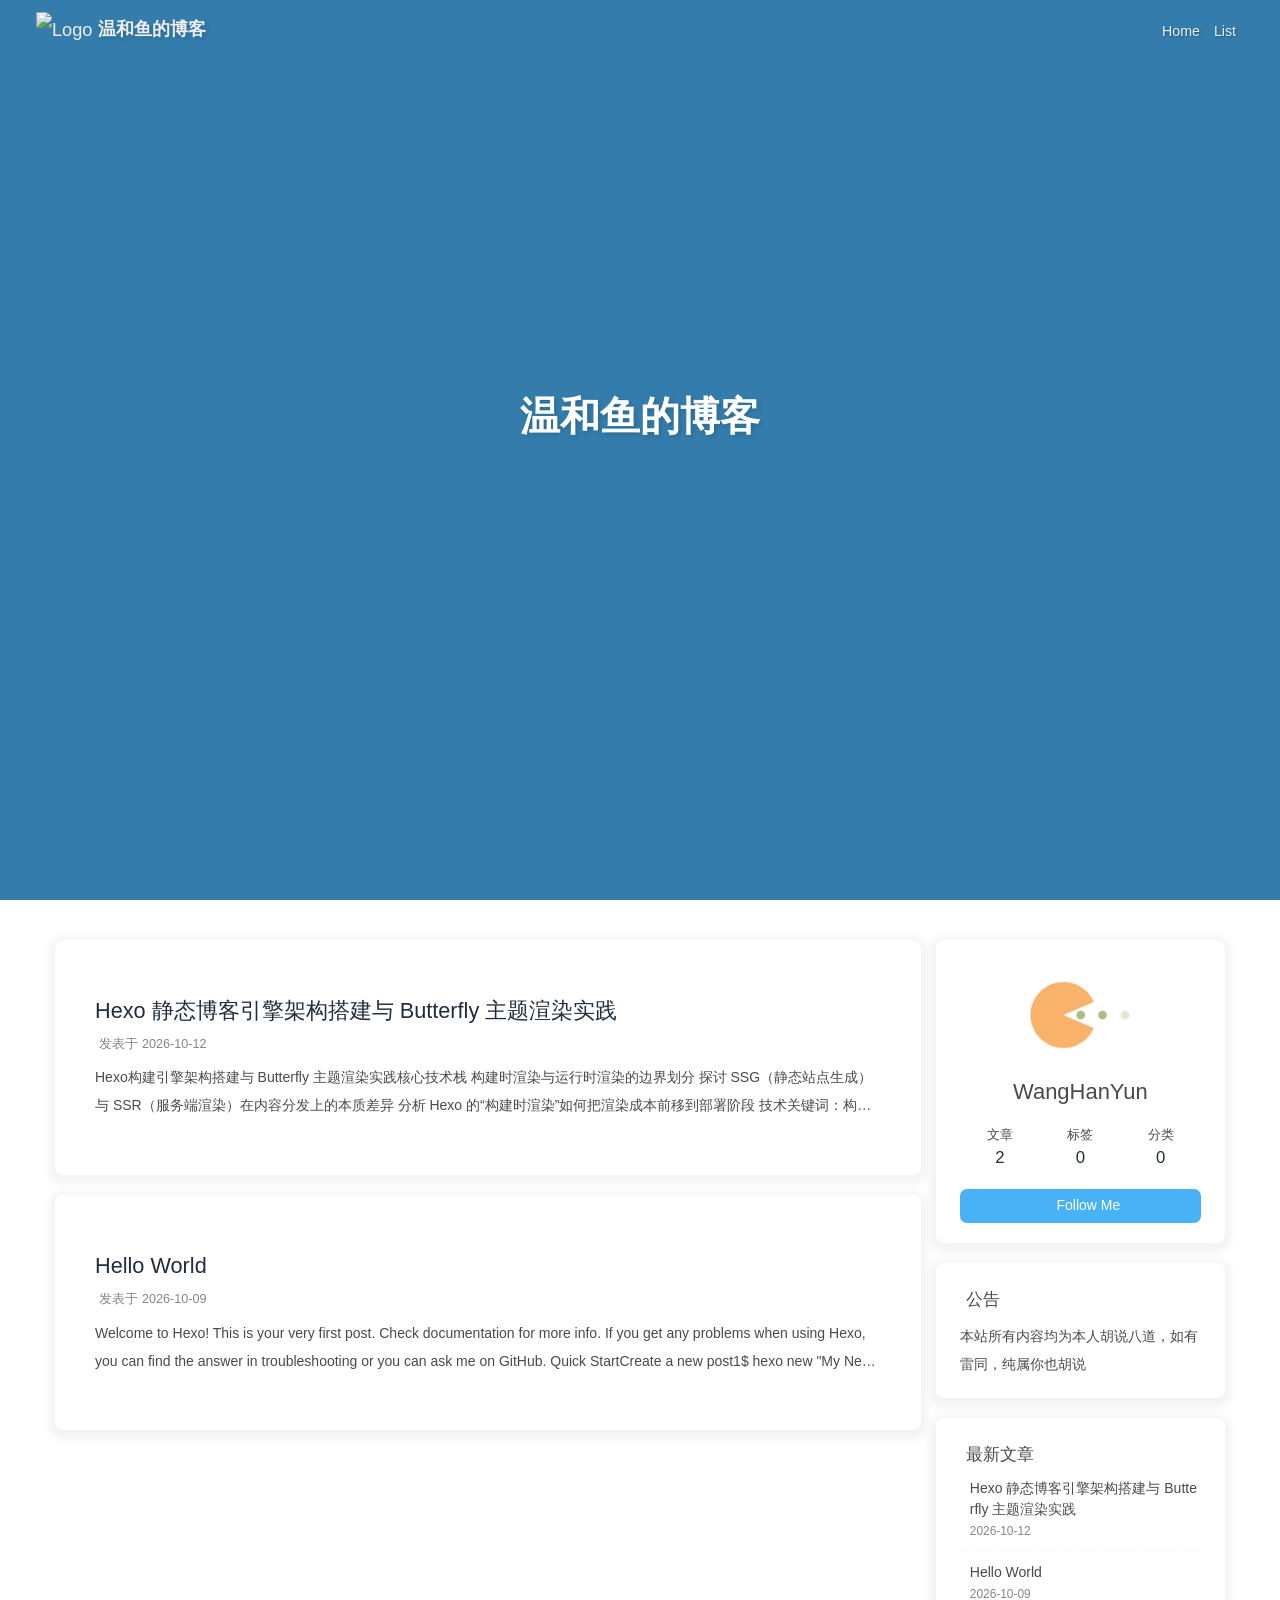
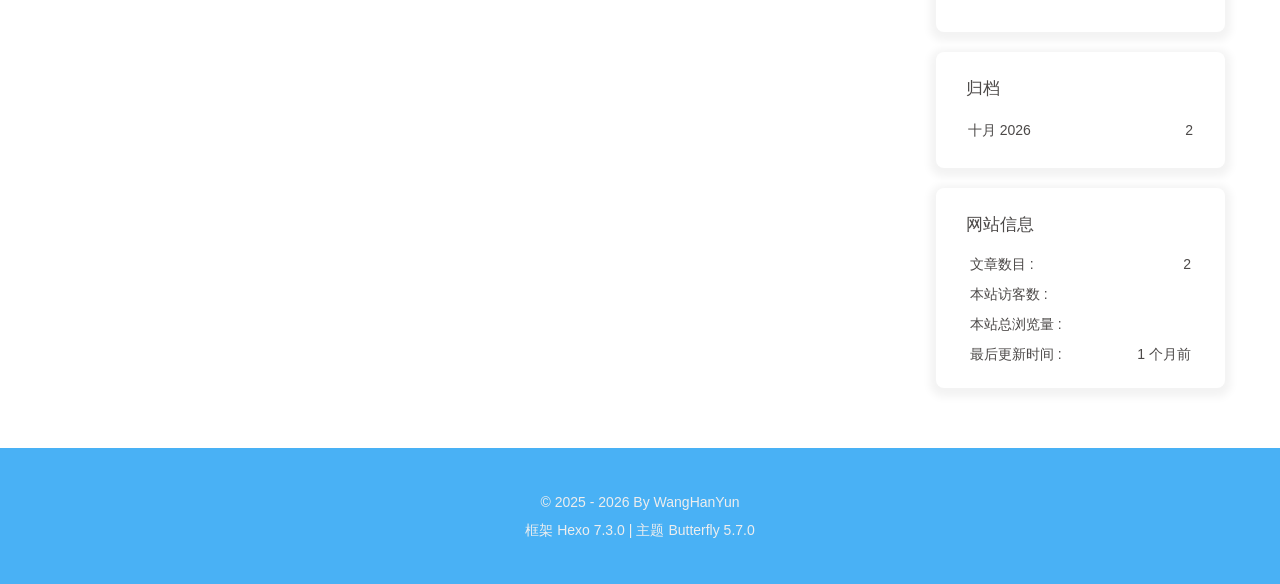
==== commit a2868168: "Site updated: 2026-10-14 15:27:25" ====
--- a/index.html
+++ b/index.html
@@ -3,10 +3,10 @@
 <meta property="og:url" content="http://example.com/index.html">
 <meta property="og:site_name" content="温和鱼的博客">
 <meta property="og:locale" content="zh_CN">
-<meta property="og:image" content="http://example.com/img/cat.png">
+<meta property="og:image" content="https://github.com/WHY-1226-yyy/Gallery/blob/main/cat.png?raw=true">
 <meta property="article:author" content="WangHanYun">
 <meta name="twitter:card" content="summary">
-<meta name="twitter:image" content="http://example.com/img/cat.png"><script type="application/ld+json">{
+<meta name="twitter:image" content="https://github.com/WHY-1226-yyy/Gallery/blob/main/cat.png?raw=true"><script type="application/ld+json">{
   "@context": "https://schema.org",
   "@type": "WebSite",
   "name": "温和鱼的博客",
@@ -15,7 +15,7 @@
     "example.com"
   ],
   "url": "http://example.com/"
-}</script><link rel="shortcut icon" href="/img/wangzhantubiao.png"><link rel="canonical" href="http://example.com/index.html"><link rel="preconnect" href="//cdn.jsdelivr.net"/><link rel="preconnect" href="//busuanzi.ibruce.info"/><link rel="stylesheet" href="/css/index.css?v=5.7.0"><link rel="stylesheet" href="https://cdn.jsdelivr.net/npm/@fortawesome/fontawesome-free@7.3.1/css/all.min.css"><script>
+}</script><link rel="shortcut icon" href="https://github.com/WHY-1226-yyy/Gallery/blob/main/logo.jpg?raw=true"><link rel="canonical" href="http://example.com/index.html"><link rel="preconnect" href="//cdn.jsdelivr.net"/><link rel="preconnect" href="//busuanzi.ibruce.info"/><link rel="stylesheet" href="/css/index.css?v=5.7.0"><link rel="stylesheet" href="https://cdn.jsdelivr.net/npm/@fortawesome/fontawesome-free@7.3.1/css/all.min.css"><script>
     (() => {
       
     const saveToLocal = {
@@ -191,7 +191,7 @@
   isToc: false,
   pageType: 'home'
 }</script><!-- hexo injector head_end start --><link rel="stylesheet" href="/Blog-Like/style.css">
-<script src="/Blog-Like/Blog-Like.js"></script><!-- hexo injector head_end end --><meta name="generator" content="Hexo 7.3.0"></head><body><div id="sidebar"><div id="menu-mask"></div><div id="sidebar-menus"><div class="avatar-img text-center"><img src="/img/cat.png" onerror="this.onerror=null;this.src='/img/friend_404.gif'" alt="avatar"/></div><div class="site-data text-center"><a href="/archives/"><div class="headline">文章</div><div class="length-num">2</div></a><a href="/tags/"><div class="headline">标签</div><div class="length-num">0</div></a><a href="/categories/"><div class="headline">分类</div><div class="length-num">0</div></a></div><div class="menus_items"><div class="menus_item"><a class="site-page" href="/"><i class="fa-fw fas fa-home"></i><span> Home</span></a></div><div class="menus_item"><span class="site-page group"><i class="fa-fw fas fa-list"></i><span> List</span><i class="fas fa-chevron-down"></i></span><ul class="menus_item_child"><li><a class="site-page child" href="/music/"><i class="fa-fw fas fa-music"></i><span> Music</span></a></li><li><a class="site-page child" href="/movies/"><i class="fa-fw fas fa-video"></i><span> Movie</span></a></li></ul></div></div></div></div><div class="page" id="body-wrap"><header class="full_page" id="page-header" style="background-image: url(https://github.com/WHY-1226-yyy/Gallery/blob/main/%E9%A6%96%E9%A1%B5%E9%A1%B5%E9%9D%A2%E6%A8%AA%E5%B9%85.jpg?raw=true);"><nav id="nav"><span id="blog-info"><a class="nav-site-title" href="/"><img class="site-icon" src="https://github.com/WHY-1226-yyy/Gallery/blob/main/logo.jpg?raw=true" alt="Logo"><span class="site-name">温和鱼的博客</span></a></span><div id="menus"><div class="menus_items"><div class="menus_item"><a class="site-page" href="/"><i class="fa-fw fas fa-home"></i><span> Home</span></a></div><div class="menus_item"><span class="site-page group"><i class="fa-fw fas fa-list"></i><span> List</span><i class="fas fa-chevron-down"></i></span><ul class="menus_item_child"><li><a class="site-page child" href="/music/"><i class="fa-fw fas fa-music"></i><span> Music</span></a></li><li><a class="site-page child" href="/movies/"><i class="fa-fw fas fa-video"></i><span> Movie</span></a></li></ul></div></div><div id="toggle-menu"><span class="site-page"><i class="fas fa-bars fa-fw"></i></span></div></div></nav><div id="site-info"><h1 id="site-title">温和鱼的博客</h1></div><div id="scroll-down"><i class="fas fa-angle-down scroll-down-effects"></i></div></header><main class="layout" id="content-inner"><div class="recent-posts nc" id="recent-posts"><div class="recent-post-items"><div class="recent-post-item"><div class="recent-post-info no-cover"><a class="article-title" href="/2026/10/12/Hexo_And_Butterfly/" title="Hexo 静态博客引擎架构搭建与 Butterfly 主题渲染实践">Hexo 静态博客引擎架构搭建与 Butterfly 主题渲染实践</a><div class="article-meta-wrap"><span class="post-meta-date"><i class="far fa-calendar-alt"></i><span class="article-meta-label">发表于</span><time datetime="2026-10-12T06:14:56.712Z" title="发表于 2026-10-12 14:14:56">2026-10-12</time></span></div><div class="content">Hexo构建引擎架构搭建与 Butterfly 主题渲染实践核心技术栈 构建时渲染与运行时渲染的边界划分 探讨 SSG（静态站点生成） 与 SSR（服务端渲染）在内容分发上的本质差异 分析 Hexo 的“构建时渲染”如何把渲染成本前移到部署阶段 技术关键词：构建时求值、渲染时延、静态产物不可变性   模板引擎的编译期优化与AST转换 Pug模板在编译期被解析成 AST（抽象语法树） 通过AST转换生成HTML字符串，减少运行时开销  技术关键词：词法分析、语法分析、代码生成、模板预编译   Git 作为部署总线的不可变发布模型 每次部署生成一个不可变提交，形成可回溯的发布历史 分支即环境，提交即版本 技术关键词：不可变基础设施、版本化发布、回滚策略   静态资源的缓存分层与失效策略 强缓存 + 协商缓存 +CDN边缘缓存三层结构 通过文件指纹（hash）实现缓存失效的精确控制 技术关键词：Cache-Control、ETag、内容寻址、边缘计算    配置过程git配置 打开GitHub，注册账号 去官网下载安装git for windows: 安装时一路默认，注意勾选： Add...</div></div></div><div class="recent-post-item"><div class="recent-post-info no-cover"><a class="article-title" href="/2026/10/09/hello-world/" title="Hello World">Hello World</a><div class="article-meta-wrap"><span class="post-meta-date"><i class="far fa-calendar-alt"></i><span class="article-meta-label">发表于</span><time datetime="2026-10-09T07:58:26.645Z" title="发表于 2026-10-09 15:58:26">2026-10-09</time></span></div><div class="content">Welcome to Hexo! This is your very first post. Check documentation for more info. If you get any problems when using Hexo, you can find the answer in troubleshooting or you can ask me on GitHub. Quick StartCreate a new post1$ hexo new &quot;My New Post&quot;  More info: Writing Run server1$ hexo server  More info: Server Generate static files1$ hexo generate  More info: Generating Deploy to remote sites1$ hexo deploy  More info: Deployment </div></div></div></div></div><div class="aside-content" id="aside-content"><div class="card-widget card-info text-center"><div class="avatar-img"><img src="/img/cat.png" onerror="this.onerror=null;this.src='/img/friend_404.gif'" alt="avatar"/></div><div class="author-info-name">WangHanYun</div><div class="author-info-description"></div><div class="site-data"><a href="/archives/"><div class="headline">文章</div><div class="length-num">2</div></a><a href="/tags/"><div class="headline">标签</div><div class="length-num">0</div></a><a href="/categories/"><div class="headline">分类</div><div class="length-num">0</div></a></div><a id="card-info-btn" target="_blank" rel="noopener" href="https://github.com/xxxxxx"><i class="fab fa-github"></i><span>Follow Me</span></a></div><div class="card-widget card-announcement"><div class="item-headline"><i class="fas fa-bullhorn fa-shake"></i><span>公告</span></div><div class="announcement_content">本站所有内容均为本人胡说八道，如有雷同，纯属你也胡说</div></div><div class="sticky_layout"><div class="card-widget card-recent-post"><div class="item-headline"><i class="fas fa-history"></i><span>最新文章</span></div><div class="aside-list"><div class="aside-list-item no-cover"><div class="content"><a class="title" href="/2026/10/12/Hexo_And_Butterfly/" title="Hexo 静态博客引擎架构搭建与 Butterfly 主题渲染实践">Hexo 静态博客引擎架构搭建与 Butterfly 主题渲染实践</a><time datetime="2026-10-12T06:14:56.712Z" title="发表于 2026-10-12 14:14:56">2026-10-12</time></div></div><div class="aside-list-item no-cover"><div class="content"><a class="title" href="/2026/10/09/hello-world/" title="Hello World">Hello World</a><time datetime="2026-10-09T07:58:26.645Z" title="发表于 2026-10-09 15:58:26">2026-10-09</time></div></div></div></div><div class="card-widget card-archives">
+<script src="/Blog-Like/Blog-Like.js"></script><!-- hexo injector head_end end --><meta name="generator" content="Hexo 7.3.0"></head><body><div id="sidebar"><div id="menu-mask"></div><div id="sidebar-menus"><div class="avatar-img text-center"><img src="https://github.com/WHY-1226-yyy/Gallery/blob/main/cat.png?raw=true" onerror="this.onerror=null;this.src='/img/friend_404.gif'" alt="avatar"/></div><div class="site-data text-center"><a href="/archives/"><div class="headline">文章</div><div class="length-num">2</div></a><a href="/tags/"><div class="headline">标签</div><div class="length-num">0</div></a><a href="/categories/"><div class="headline">分类</div><div class="length-num">0</div></a></div><div class="menus_items"><div class="menus_item"><a class="site-page" href="/"><i class="fa-fw fas fa-home"></i><span> Home</span></a></div><div class="menus_item"><span class="site-page group"><i class="fa-fw fas fa-list"></i><span> List</span><i class="fas fa-chevron-down"></i></span><ul class="menus_item_child"><li><a class="site-page child" href="/music/"><i class="fa-fw fas fa-music"></i><span> Music</span></a></li><li><a class="site-page child" href="/movies/"><i class="fa-fw fas fa-video"></i><span> Movie</span></a></li></ul></div></div></div></div><div class="page" id="body-wrap"><header class="full_page" id="page-header" style="background-image: url(https://github.com/WHY-1226-yyy/Gallery/blob/main/%E9%A6%96%E9%A1%B5%E9%A1%B5%E9%9D%A2%E6%A8%AA%E5%B9%85.jpg?raw=true);"><nav id="nav"><span id="blog-info"><a class="nav-site-title" href="/"><img class="site-icon" src="https://github.com/WHY-1226-yyy/Gallery/blob/main/logo.jpg?raw=true" alt="Logo"><span class="site-name">温和鱼的博客</span></a></span><div id="menus"><div class="menus_items"><div class="menus_item"><a class="site-page" href="/"><i class="fa-fw fas fa-home"></i><span> Home</span></a></div><div class="menus_item"><span class="site-page group"><i class="fa-fw fas fa-list"></i><span> List</span><i class="fas fa-chevron-down"></i></span><ul class="menus_item_child"><li><a class="site-page child" href="/music/"><i class="fa-fw fas fa-music"></i><span> Music</span></a></li><li><a class="site-page child" href="/movies/"><i class="fa-fw fas fa-video"></i><span> Movie</span></a></li></ul></div></div><div id="toggle-menu"><span class="site-page"><i class="fas fa-bars fa-fw"></i></span></div></div></nav><div id="site-info"><h1 id="site-title">温和鱼的博客</h1></div><div id="scroll-down"><i class="fas fa-angle-down scroll-down-effects"></i></div></header><main class="layout" id="content-inner"><div class="recent-posts nc" id="recent-posts"><div class="recent-post-items"><div class="recent-post-item"><div class="recent-post-info no-cover"><a class="article-title" href="/2026/10/12/Hexo_And_Butterfly/" title="Hexo 静态博客引擎架构搭建与 Butterfly 主题渲染实践">Hexo 静态博客引擎架构搭建与 Butterfly 主题渲染实践</a><div class="article-meta-wrap"><span class="post-meta-date"><i class="far fa-calendar-alt"></i><span class="article-meta-label">发表于</span><time datetime="2026-10-12T06:14:56.712Z" title="发表于 2026-10-12 14:14:56">2026-10-12</time></span></div><div class="content">Hexo构建引擎架构搭建与 Butterfly 主题渲染实践核心技术栈 构建时渲染与运行时渲染的边界划分 探讨 SSG（静态站点生成） 与 SSR（服务端渲染）在内容分发上的本质差异 分析 Hexo 的“构建时渲染”如何把渲染成本前移到部署阶段 技术关键词：构建时求值、渲染时延、静态产物不可变性   模板引擎的编译期优化与AST转换 Pug模板在编译期被解析成 AST（抽象语法树） 通过AST转换生成HTML字符串，减少运行时开销  技术关键词：词法分析、语法分析、代码生成、模板预编译   Git 作为部署总线的不可变发布模型 每次部署生成一个不可变提交，形成可回溯的发布历史 分支即环境，提交即版本 技术关键词：不可变基础设施、版本化发布、回滚策略   静态资源的缓存分层与失效策略 强缓存 + 协商缓存 +CDN边缘缓存三层结构 通过文件指纹（hash）实现缓存失效的精确控制 技术关键词：Cache-Control、ETag、内容寻址、边缘计算    配置过程git配置 打开GitHub，注册账号 去官网下载安装git for windows: 安装时一路默认，注意勾选： Add...</div></div></div><div class="recent-post-item"><div class="recent-post-info no-cover"><a class="article-title" href="/2026/10/09/hello-world/" title="Hello World">Hello World</a><div class="article-meta-wrap"><span class="post-meta-date"><i class="far fa-calendar-alt"></i><span class="article-meta-label">发表于</span><time datetime="2026-10-09T07:58:26.645Z" title="发表于 2026-10-09 15:58:26">2026-10-09</time></span></div><div class="content">Welcome to Hexo! This is your very first post. Check documentation for more info. If you get any problems when using Hexo, you can find the answer in troubleshooting or you can ask me on GitHub. Quick StartCreate a new post1$ hexo new &quot;My New Post&quot;  More info: Writing Run server1$ hexo server  More info: Server Generate static files1$ hexo generate  More info: Generating Deploy to remote sites1$ hexo deploy  More info: Deployment </div></div></div></div></div><div class="aside-content" id="aside-content"><div class="card-widget card-info text-center"><div class="avatar-img"><img src="https://github.com/WHY-1226-yyy/Gallery/blob/main/cat.png?raw=true" onerror="this.onerror=null;this.src='/img/friend_404.gif'" alt="avatar"/></div><div class="author-info-name">WangHanYun</div><div class="author-info-description"></div><div class="site-data"><a href="/archives/"><div class="headline">文章</div><div class="length-num">2</div></a><a href="/tags/"><div class="headline">标签</div><div class="length-num">0</div></a><a href="/categories/"><div class="headline">分类</div><div class="length-num">0</div></a></div><a id="card-info-btn" target="_blank" rel="noopener" href="https://github.com/xxxxxx"><i class="fab fa-github"></i><span>Follow Me</span></a></div><div class="card-widget card-announcement"><div class="item-headline"><i class="fas fa-bullhorn fa-shake"></i><span>公告</span></div><div class="announcement_content">本站所有内容均为本人胡说八道，如有雷同，纯属你也胡说</div></div><div class="sticky_layout"><div class="card-widget card-recent-post"><div class="item-headline"><i class="fas fa-history"></i><span>最新文章</span></div><div class="aside-list"><div class="aside-list-item no-cover"><div class="content"><a class="title" href="/2026/10/12/Hexo_And_Butterfly/" title="Hexo 静态博客引擎架构搭建与 Butterfly 主题渲染实践">Hexo 静态博客引擎架构搭建与 Butterfly 主题渲染实践</a><time datetime="2026-10-12T06:14:56.712Z" title="发表于 2026-10-12 14:14:56">2026-10-12</time></div></div><div class="aside-list-item no-cover"><div class="content"><a class="title" href="/2026/10/09/hello-world/" title="Hello World">Hello World</a><time datetime="2026-10-09T07:58:26.645Z" title="发表于 2026-10-09 15:58:26">2026-10-09</time></div></div></div></div><div class="card-widget card-archives">
     <div class="item-headline"><i class="fas fa-archive"></i><span>归档</span></div>
   
     <ul class="card-archive-list">
@@ -206,4 +206,4 @@
         </li>
       
     </ul>
-  </div><div class="card-widget card-webinfo"><div class="item-headline"><i class="fas fa-chart-line"></i><span>网站信息</span></div><div class="webinfo"><div class="webinfo-item"><div class="item-name">文章数目 :</div><div class="item-count">2</div></div><div class="webinfo-item"><div class="item-name">本站访客数 :</div><div class="item-count" id="busuanzi_value_site_uv"><i class="fa-solid fa-spinner fa-spin"></i></div></div><div class="webinfo-item"><div class="item-name">本站总浏览量 :</div><div class="item-count" id="busuanzi_value_site_pv"><i class="fa-solid fa-spinner fa-spin"></i></div></div><div class="webinfo-item"><div class="item-name">最后更新时间 :</div><div class="item-count" id="last-push-date" data-lastPushDate="2026-10-14T07:10:29.773Z"><i class="fa-solid fa-spinner fa-spin"></i></div></div></div></div></div></div></main><footer id="footer"><div class="footer-other"><div class="footer-copyright"><span class="copyright">&copy;&nbsp;2025 - 2026 By WangHanYun</span><span class="framework-info"><span>框架 </span><a target="_blank" rel="noopener" href="https://hexo.io">Hexo 7.3.0</a><span class="footer-separator">|</span><span>主题 </span><a target="_blank" rel="noopener" href="https://github.com/jerryc127/hexo-theme-butterfly">Butterfly 5.7.0</a></span></div></div></footer></div><div id="rightside"><div id="rightside-config-hide"><button id="darkmode" type="button" title="日间和夜间模式切换"><i class="fas fa-adjust"></i></button><button id="hide-aside-btn" type="button" title="单栏和双栏切换"><i class="fas fa-arrows-alt-h"></i></button></div><div id="rightside-config-show"><button id="rightside-config" type="button" title="设置"><i class="fas fa-cog fa-spin"></i></button><button id="go-up" type="button" title="回到顶部"><span class="scroll-percent"></span><i class="fas fa-arrow-up"></i></button></div></div><div><script src="/js/utils.js?v=5.7.0"></script><script src="/js/main.js?v=5.7.0"></script><div class="js-pjax"></div><script async data-pjax src="//busuanzi.ibruce.info/busuanzi/2.3/busuanzi.pure.mini.js"></script></div></body></html>+  </div><div class="card-widget card-webinfo"><div class="item-headline"><i class="fas fa-chart-line"></i><span>网站信息</span></div><div class="webinfo"><div class="webinfo-item"><div class="item-name">文章数目 :</div><div class="item-count">2</div></div><div class="webinfo-item"><div class="item-name">本站访客数 :</div><div class="item-count" id="busuanzi_value_site_uv"><i class="fa-solid fa-spinner fa-spin"></i></div></div><div class="webinfo-item"><div class="item-name">本站总浏览量 :</div><div class="item-count" id="busuanzi_value_site_pv"><i class="fa-solid fa-spinner fa-spin"></i></div></div><div class="webinfo-item"><div class="item-name">最后更新时间 :</div><div class="item-count" id="last-push-date" data-lastPushDate="2026-10-14T07:27:24.389Z"><i class="fa-solid fa-spinner fa-spin"></i></div></div></div></div></div></div></main><footer id="footer"><div class="footer-other"><div class="footer-copyright"><span class="copyright">&copy;&nbsp;2025 - 2026 By WangHanYun</span><span class="framework-info"><span>框架 </span><a target="_blank" rel="noopener" href="https://hexo.io">Hexo 7.3.0</a><span class="footer-separator">|</span><span>主题 </span><a target="_blank" rel="noopener" href="https://github.com/jerryc127/hexo-theme-butterfly">Butterfly 5.7.0</a></span></div></div></footer></div><div id="rightside"><div id="rightside-config-hide"><button id="darkmode" type="button" title="日间和夜间模式切换"><i class="fas fa-adjust"></i></button><button id="hide-aside-btn" type="button" title="单栏和双栏切换"><i class="fas fa-arrows-alt-h"></i></button></div><div id="rightside-config-show"><button id="rightside-config" type="button" title="设置"><i class="fas fa-cog fa-spin"></i></button><button id="go-up" type="button" title="回到顶部"><span class="scroll-percent"></span><i class="fas fa-arrow-up"></i></button></div></div><div><script src="/js/utils.js?v=5.7.0"></script><script src="/js/main.js?v=5.7.0"></script><div class="js-pjax"></div><script async data-pjax src="//busuanzi.ibruce.info/busuanzi/2.3/busuanzi.pure.mini.js"></script></div></body></html>
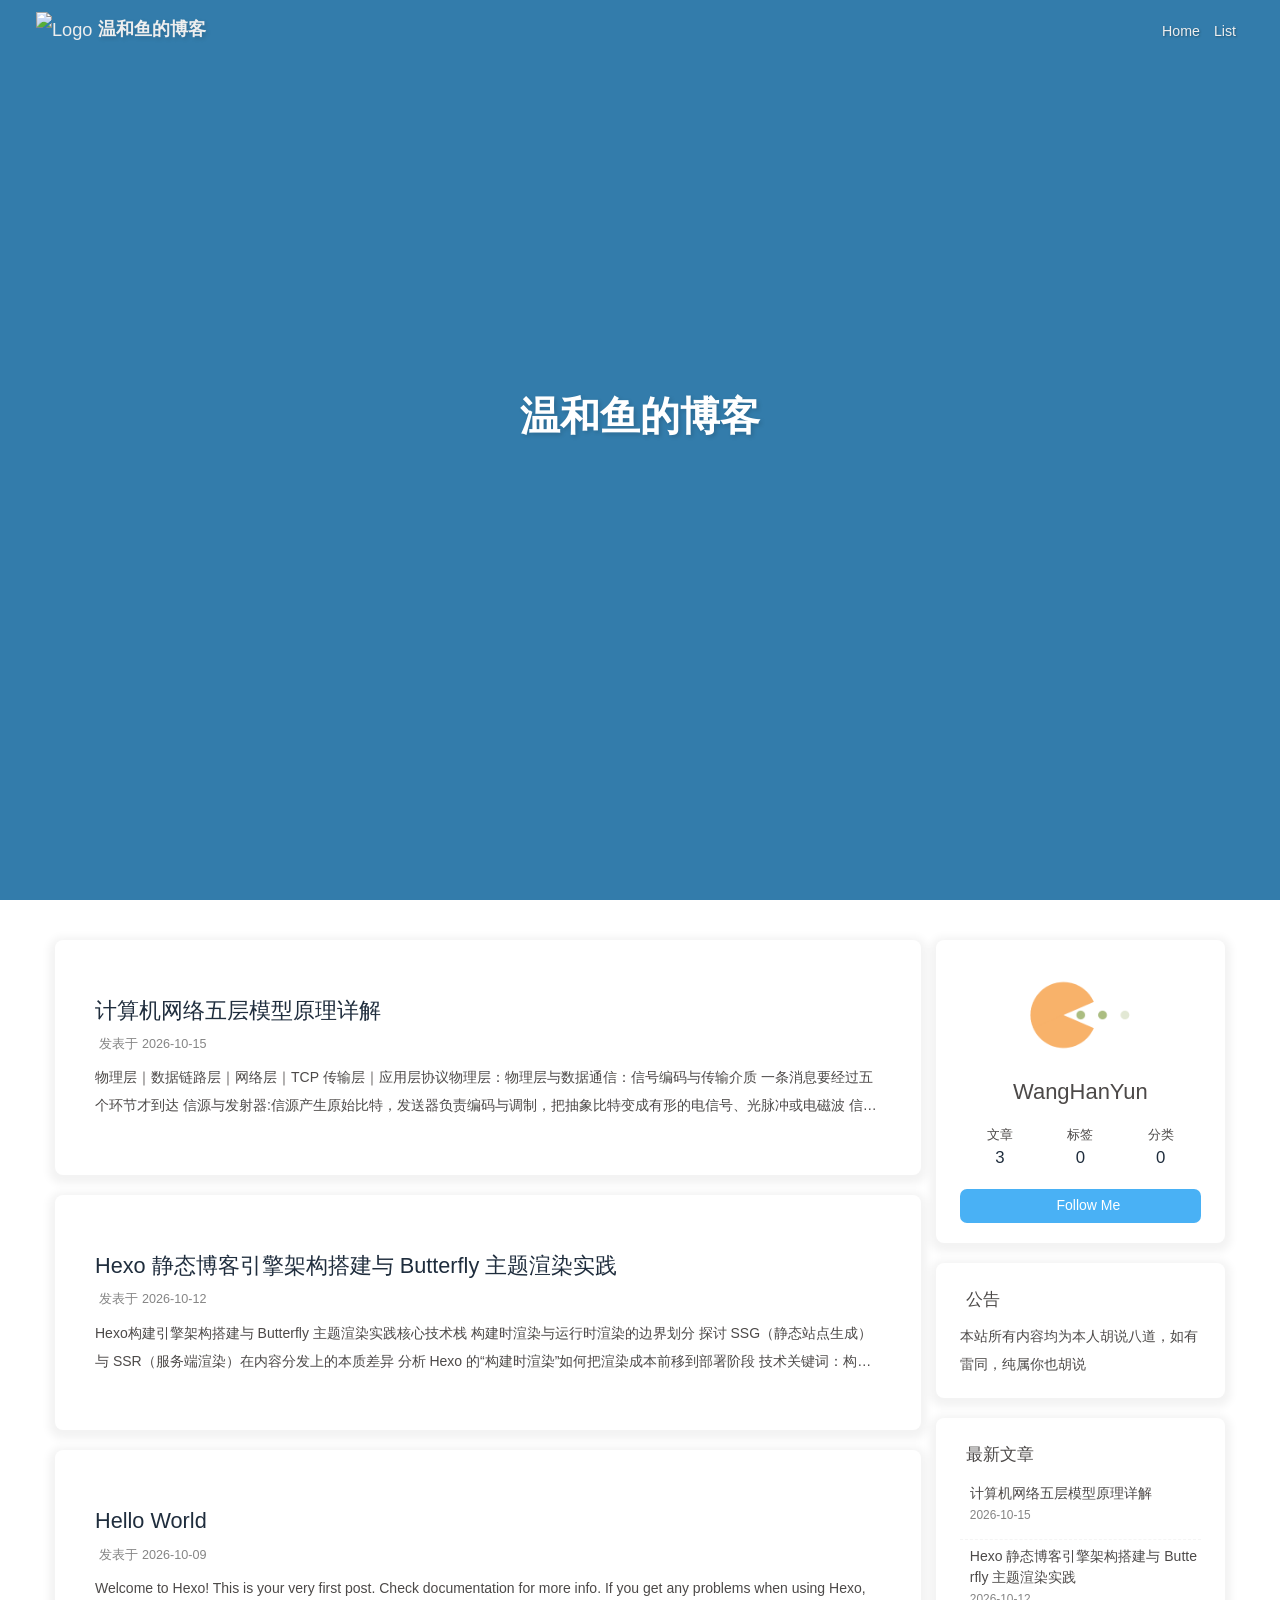
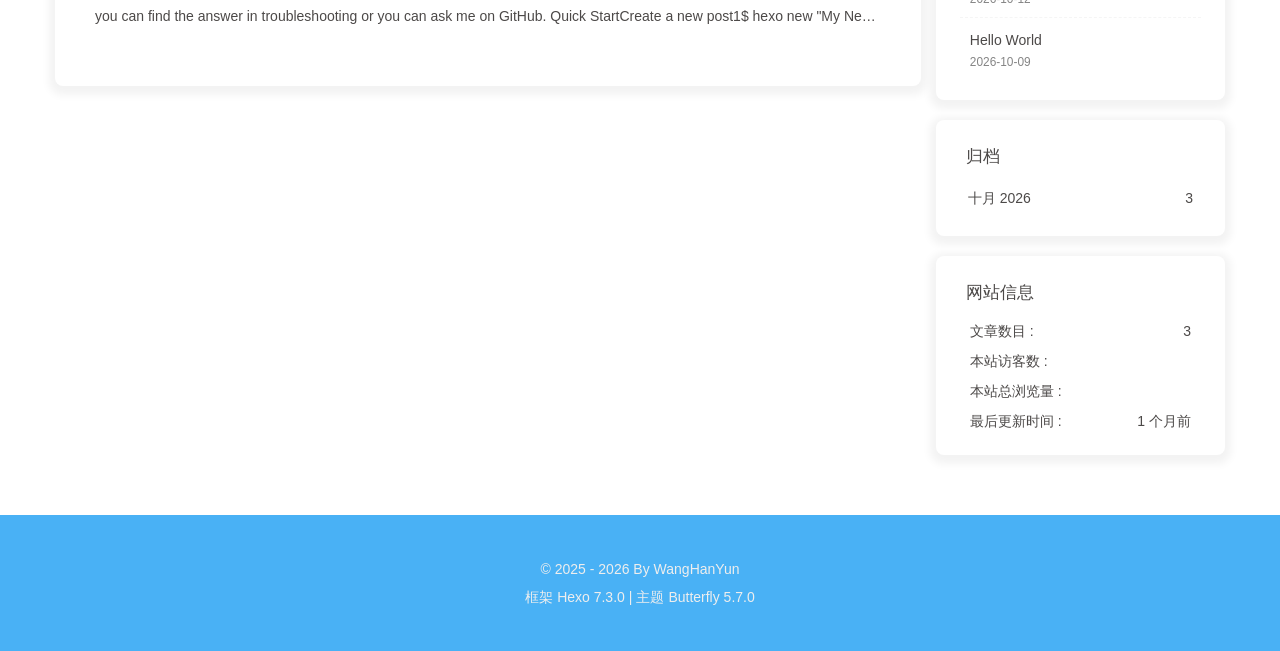
==== commit 10e4e0b6: "Site updated: 2026-10-15 16:17:42" ====
--- a/index.html
+++ b/index.html
@@ -191,7 +191,7 @@
   isToc: false,
   pageType: 'home'
 }</script><!-- hexo injector head_end start --><link rel="stylesheet" href="/Blog-Like/style.css">
-<script src="/Blog-Like/Blog-Like.js"></script><!-- hexo injector head_end end --><meta name="generator" content="Hexo 7.3.0"></head><body><div id="sidebar"><div id="menu-mask"></div><div id="sidebar-menus"><div class="avatar-img text-center"><img src="https://github.com/WHY-1226-yyy/Gallery/blob/main/cat.png?raw=true" onerror="this.onerror=null;this.src='/img/friend_404.gif'" alt="avatar"/></div><div class="site-data text-center"><a href="/archives/"><div class="headline">文章</div><div class="length-num">2</div></a><a href="/tags/"><div class="headline">标签</div><div class="length-num">0</div></a><a href="/categories/"><div class="headline">分类</div><div class="length-num">0</div></a></div><div class="menus_items"><div class="menus_item"><a class="site-page" href="/"><i class="fa-fw fas fa-home"></i><span> Home</span></a></div><div class="menus_item"><span class="site-page group"><i class="fa-fw fas fa-list"></i><span> List</span><i class="fas fa-chevron-down"></i></span><ul class="menus_item_child"><li><a class="site-page child" href="/music/"><i class="fa-fw fas fa-music"></i><span> Music</span></a></li><li><a class="site-page child" href="/movies/"><i class="fa-fw fas fa-video"></i><span> Movie</span></a></li></ul></div></div></div></div><div class="page" id="body-wrap"><header class="full_page" id="page-header" style="background-image: url(https://github.com/WHY-1226-yyy/Gallery/blob/main/%E9%A6%96%E9%A1%B5%E9%A1%B5%E9%9D%A2%E6%A8%AA%E5%B9%85.jpg?raw=true);"><nav id="nav"><span id="blog-info"><a class="nav-site-title" href="/"><img class="site-icon" src="https://github.com/WHY-1226-yyy/Gallery/blob/main/logo.jpg?raw=true" alt="Logo"><span class="site-name">温和鱼的博客</span></a></span><div id="menus"><div class="menus_items"><div class="menus_item"><a class="site-page" href="/"><i class="fa-fw fas fa-home"></i><span> Home</span></a></div><div class="menus_item"><span class="site-page group"><i class="fa-fw fas fa-list"></i><span> List</span><i class="fas fa-chevron-down"></i></span><ul class="menus_item_child"><li><a class="site-page child" href="/music/"><i class="fa-fw fas fa-music"></i><span> Music</span></a></li><li><a class="site-page child" href="/movies/"><i class="fa-fw fas fa-video"></i><span> Movie</span></a></li></ul></div></div><div id="toggle-menu"><span class="site-page"><i class="fas fa-bars fa-fw"></i></span></div></div></nav><div id="site-info"><h1 id="site-title">温和鱼的博客</h1></div><div id="scroll-down"><i class="fas fa-angle-down scroll-down-effects"></i></div></header><main class="layout" id="content-inner"><div class="recent-posts nc" id="recent-posts"><div class="recent-post-items"><div class="recent-post-item"><div class="recent-post-info no-cover"><a class="article-title" href="/2026/10/12/Hexo_And_Butterfly/" title="Hexo 静态博客引擎架构搭建与 Butterfly 主题渲染实践">Hexo 静态博客引擎架构搭建与 Butterfly 主题渲染实践</a><div class="article-meta-wrap"><span class="post-meta-date"><i class="far fa-calendar-alt"></i><span class="article-meta-label">发表于</span><time datetime="2026-10-12T06:14:56.712Z" title="发表于 2026-10-12 14:14:56">2026-10-12</time></span></div><div class="content">Hexo构建引擎架构搭建与 Butterfly 主题渲染实践核心技术栈 构建时渲染与运行时渲染的边界划分 探讨 SSG（静态站点生成） 与 SSR（服务端渲染）在内容分发上的本质差异 分析 Hexo 的“构建时渲染”如何把渲染成本前移到部署阶段 技术关键词：构建时求值、渲染时延、静态产物不可变性   模板引擎的编译期优化与AST转换 Pug模板在编译期被解析成 AST（抽象语法树） 通过AST转换生成HTML字符串，减少运行时开销  技术关键词：词法分析、语法分析、代码生成、模板预编译   Git 作为部署总线的不可变发布模型 每次部署生成一个不可变提交，形成可回溯的发布历史 分支即环境，提交即版本 技术关键词：不可变基础设施、版本化发布、回滚策略   静态资源的缓存分层与失效策略 强缓存 + 协商缓存 +CDN边缘缓存三层结构 通过文件指纹（hash）实现缓存失效的精确控制 技术关键词：Cache-Control、ETag、内容寻址、边缘计算    配置过程git配置 打开GitHub，注册账号 去官网下载安装git for windows: 安装时一路默认，注意勾选： Add...</div></div></div><div class="recent-post-item"><div class="recent-post-info no-cover"><a class="article-title" href="/2026/10/09/hello-world/" title="Hello World">Hello World</a><div class="article-meta-wrap"><span class="post-meta-date"><i class="far fa-calendar-alt"></i><span class="article-meta-label">发表于</span><time datetime="2026-10-09T07:58:26.645Z" title="发表于 2026-10-09 15:58:26">2026-10-09</time></span></div><div class="content">Welcome to Hexo! This is your very first post. Check documentation for more info. If you get any problems when using Hexo, you can find the answer in troubleshooting or you can ask me on GitHub. Quick StartCreate a new post1$ hexo new &quot;My New Post&quot;  More info: Writing Run server1$ hexo server  More info: Server Generate static files1$ hexo generate  More info: Generating Deploy to remote sites1$ hexo deploy  More info: Deployment </div></div></div></div></div><div class="aside-content" id="aside-content"><div class="card-widget card-info text-center"><div class="avatar-img"><img src="https://github.com/WHY-1226-yyy/Gallery/blob/main/cat.png?raw=true" onerror="this.onerror=null;this.src='/img/friend_404.gif'" alt="avatar"/></div><div class="author-info-name">WangHanYun</div><div class="author-info-description"></div><div class="site-data"><a href="/archives/"><div class="headline">文章</div><div class="length-num">2</div></a><a href="/tags/"><div class="headline">标签</div><div class="length-num">0</div></a><a href="/categories/"><div class="headline">分类</div><div class="length-num">0</div></a></div><a id="card-info-btn" target="_blank" rel="noopener" href="https://github.com/xxxxxx"><i class="fab fa-github"></i><span>Follow Me</span></a></div><div class="card-widget card-announcement"><div class="item-headline"><i class="fas fa-bullhorn fa-shake"></i><span>公告</span></div><div class="announcement_content">本站所有内容均为本人胡说八道，如有雷同，纯属你也胡说</div></div><div class="sticky_layout"><div class="card-widget card-recent-post"><div class="item-headline"><i class="fas fa-history"></i><span>最新文章</span></div><div class="aside-list"><div class="aside-list-item no-cover"><div class="content"><a class="title" href="/2026/10/12/Hexo_And_Butterfly/" title="Hexo 静态博客引擎架构搭建与 Butterfly 主题渲染实践">Hexo 静态博客引擎架构搭建与 Butterfly 主题渲染实践</a><time datetime="2026-10-12T06:14:56.712Z" title="发表于 2026-10-12 14:14:56">2026-10-12</time></div></div><div class="aside-list-item no-cover"><div class="content"><a class="title" href="/2026/10/09/hello-world/" title="Hello World">Hello World</a><time datetime="2026-10-09T07:58:26.645Z" title="发表于 2026-10-09 15:58:26">2026-10-09</time></div></div></div></div><div class="card-widget card-archives">
+<script src="/Blog-Like/Blog-Like.js"></script><!-- hexo injector head_end end --><meta name="generator" content="Hexo 7.3.0"></head><body><div id="sidebar"><div id="menu-mask"></div><div id="sidebar-menus"><div class="avatar-img text-center"><img src="https://github.com/WHY-1226-yyy/Gallery/blob/main/cat.png?raw=true" onerror="this.onerror=null;this.src='/img/friend_404.gif'" alt="avatar"/></div><div class="site-data text-center"><a href="/archives/"><div class="headline">文章</div><div class="length-num">3</div></a><a href="/tags/"><div class="headline">标签</div><div class="length-num">0</div></a><a href="/categories/"><div class="headline">分类</div><div class="length-num">0</div></a></div><div class="menus_items"><div class="menus_item"><a class="site-page" href="/"><i class="fa-fw fas fa-home"></i><span> Home</span></a></div><div class="menus_item"><span class="site-page group"><i class="fa-fw fas fa-list"></i><span> List</span><i class="fas fa-chevron-down"></i></span><ul class="menus_item_child"><li><a class="site-page child" href="/music/"><i class="fa-fw fas fa-music"></i><span> Music</span></a></li><li><a class="site-page child" href="/movies/"><i class="fa-fw fas fa-video"></i><span> Movie</span></a></li></ul></div></div></div></div><div class="page" id="body-wrap"><header class="full_page" id="page-header" style="background-image: url(https://github.com/WHY-1226-yyy/Gallery/blob/main/%E9%A6%96%E9%A1%B5%E9%A1%B5%E9%9D%A2%E6%A8%AA%E5%B9%85.jpg?raw=true);"><nav id="nav"><span id="blog-info"><a class="nav-site-title" href="/"><img class="site-icon" src="https://github.com/WHY-1226-yyy/Gallery/blob/main/logo.jpg?raw=true" alt="Logo"><span class="site-name">温和鱼的博客</span></a></span><div id="menus"><div class="menus_items"><div class="menus_item"><a class="site-page" href="/"><i class="fa-fw fas fa-home"></i><span> Home</span></a></div><div class="menus_item"><span class="site-page group"><i class="fa-fw fas fa-list"></i><span> List</span><i class="fas fa-chevron-down"></i></span><ul class="menus_item_child"><li><a class="site-page child" href="/music/"><i class="fa-fw fas fa-music"></i><span> Music</span></a></li><li><a class="site-page child" href="/movies/"><i class="fa-fw fas fa-video"></i><span> Movie</span></a></li></ul></div></div><div id="toggle-menu"><span class="site-page"><i class="fas fa-bars fa-fw"></i></span></div></div></nav><div id="site-info"><h1 id="site-title">温和鱼的博客</h1></div><div id="scroll-down"><i class="fas fa-angle-down scroll-down-effects"></i></div></header><main class="layout" id="content-inner"><div class="recent-posts nc" id="recent-posts"><div class="recent-post-items"><div class="recent-post-item"><div class="recent-post-info no-cover"><a class="article-title" href="/2026/10/15/wangluobiji/" title="计算机网络五层模型原理详解">计算机网络五层模型原理详解</a><div class="article-meta-wrap"><span class="post-meta-date"><i class="far fa-calendar-alt"></i><span class="article-meta-label">发表于</span><time datetime="2026-10-15T03:41:55.424Z" title="发表于 2026-10-15 11:41:55">2026-10-15</time></span></div><div class="content">物理层｜数据链路层｜网络层｜TCP 传输层｜应用层协议物理层：物理层与数据通信：信号编码与传输介质 一条消息要经过五个环节才到达   信源与发射器:信源产生原始比特，发送器负责编码与调制，把抽象比特变成有形的电信号、光脉冲或电磁波 信道与噪声:信道既是通路也是约束，衰减、串扰与噪声都在这里叠加，是速率受限的物理根源 接收器与信宿:接收器做解调与判决还原比特，信宿是网页或数据库最终消费数据的终端   先分清带宽、比特率、波特率、信道容量  信息可以单行、轮流，或双向同时跑  传输介质分两大类：导波与无线(导向型&#x2F;非导向型)  物理层的任务就是把比特压成信号并挑一条合适的介质把它送出去 固定短距走铜，长距大带宽走光——导向型各有所长，铜缆经济、光纤带宽无上限 移动与临时接入走无线——非导向型是移动通信与应急部署的唯一选择 选型依据 距离、速率、成本、抗干扰与布线条件共同决定用哪一类     三种介质对照：  三种复用对照：  香农公式:有噪声信道的容量上限  B&#x3D;带宽，信噪比&#x3D;S&#x2F;N C&#x3D;信道容量上限   物理层与数据通信知识框架  ...</div></div></div><div class="recent-post-item"><div class="recent-post-info no-cover"><a class="article-title" href="/2026/10/12/Hexo_And_Butterfly/" title="Hexo 静态博客引擎架构搭建与 Butterfly 主题渲染实践">Hexo 静态博客引擎架构搭建与 Butterfly 主题渲染实践</a><div class="article-meta-wrap"><span class="post-meta-date"><i class="far fa-calendar-alt"></i><span class="article-meta-label">发表于</span><time datetime="2026-10-12T06:14:56.712Z" title="发表于 2026-10-12 14:14:56">2026-10-12</time></span></div><div class="content">Hexo构建引擎架构搭建与 Butterfly 主题渲染实践核心技术栈 构建时渲染与运行时渲染的边界划分 探讨 SSG（静态站点生成） 与 SSR（服务端渲染）在内容分发上的本质差异 分析 Hexo 的“构建时渲染”如何把渲染成本前移到部署阶段 技术关键词：构建时求值、渲染时延、静态产物不可变性   模板引擎的编译期优化与AST转换 Pug模板在编译期被解析成 AST（抽象语法树） 通过AST转换生成HTML字符串，减少运行时开销  技术关键词：词法分析、语法分析、代码生成、模板预编译   Git 作为部署总线的不可变发布模型 每次部署生成一个不可变提交，形成可回溯的发布历史 分支即环境，提交即版本 技术关键词：不可变基础设施、版本化发布、回滚策略   静态资源的缓存分层与失效策略 强缓存 + 协商缓存 +CDN边缘缓存三层结构 通过文件指纹（hash）实现缓存失效的精确控制 技术关键词：Cache-Control、ETag、内容寻址、边缘计算    配置过程git配置 打开GitHub，注册账号 去官网下载安装git for windows: 安装时一路默认，注意勾选： Add...</div></div></div><div class="recent-post-item"><div class="recent-post-info no-cover"><a class="article-title" href="/2026/10/09/hello-world/" title="Hello World">Hello World</a><div class="article-meta-wrap"><span class="post-meta-date"><i class="far fa-calendar-alt"></i><span class="article-meta-label">发表于</span><time datetime="2026-10-09T07:58:26.645Z" title="发表于 2026-10-09 15:58:26">2026-10-09</time></span></div><div class="content">Welcome to Hexo! This is your very first post. Check documentation for more info. If you get any problems when using Hexo, you can find the answer in troubleshooting or you can ask me on GitHub. Quick StartCreate a new post1$ hexo new &quot;My New Post&quot;  More info: Writing Run server1$ hexo server  More info: Server Generate static files1$ hexo generate  More info: Generating Deploy to remote sites1$ hexo deploy  More info: Deployment </div></div></div></div></div><div class="aside-content" id="aside-content"><div class="card-widget card-info text-center"><div class="avatar-img"><img src="https://github.com/WHY-1226-yyy/Gallery/blob/main/cat.png?raw=true" onerror="this.onerror=null;this.src='/img/friend_404.gif'" alt="avatar"/></div><div class="author-info-name">WangHanYun</div><div class="author-info-description"></div><div class="site-data"><a href="/archives/"><div class="headline">文章</div><div class="length-num">3</div></a><a href="/tags/"><div class="headline">标签</div><div class="length-num">0</div></a><a href="/categories/"><div class="headline">分类</div><div class="length-num">0</div></a></div><a id="card-info-btn" target="_blank" rel="noopener" href="https://github.com/xxxxxx"><i class="fab fa-github"></i><span>Follow Me</span></a></div><div class="card-widget card-announcement"><div class="item-headline"><i class="fas fa-bullhorn fa-shake"></i><span>公告</span></div><div class="announcement_content">本站所有内容均为本人胡说八道，如有雷同，纯属你也胡说</div></div><div class="sticky_layout"><div class="card-widget card-recent-post"><div class="item-headline"><i class="fas fa-history"></i><span>最新文章</span></div><div class="aside-list"><div class="aside-list-item no-cover"><div class="content"><a class="title" href="/2026/10/15/wangluobiji/" title="计算机网络五层模型原理详解">计算机网络五层模型原理详解</a><time datetime="2026-10-15T03:41:55.424Z" title="发表于 2026-10-15 11:41:55">2026-10-15</time></div></div><div class="aside-list-item no-cover"><div class="content"><a class="title" href="/2026/10/12/Hexo_And_Butterfly/" title="Hexo 静态博客引擎架构搭建与 Butterfly 主题渲染实践">Hexo 静态博客引擎架构搭建与 Butterfly 主题渲染实践</a><time datetime="2026-10-12T06:14:56.712Z" title="发表于 2026-10-12 14:14:56">2026-10-12</time></div></div><div class="aside-list-item no-cover"><div class="content"><a class="title" href="/2026/10/09/hello-world/" title="Hello World">Hello World</a><time datetime="2026-10-09T07:58:26.645Z" title="发表于 2026-10-09 15:58:26">2026-10-09</time></div></div></div></div><div class="card-widget card-archives">
     <div class="item-headline"><i class="fas fa-archive"></i><span>归档</span></div>
   
     <ul class="card-archive-list">
@@ -201,9 +201,9 @@
             <span class="card-archive-list-date">
               十月 2026
             </span>
-            <span class="card-archive-list-count">2</span>
+            <span class="card-archive-list-count">3</span>
           </a>
         </li>
       
     </ul>
-  </div><div class="card-widget card-webinfo"><div class="item-headline"><i class="fas fa-chart-line"></i><span>网站信息</span></div><div class="webinfo"><div class="webinfo-item"><div class="item-name">文章数目 :</div><div class="item-count">2</div></div><div class="webinfo-item"><div class="item-name">本站访客数 :</div><div class="item-count" id="busuanzi_value_site_uv"><i class="fa-solid fa-spinner fa-spin"></i></div></div><div class="webinfo-item"><div class="item-name">本站总浏览量 :</div><div class="item-count" id="busuanzi_value_site_pv"><i class="fa-solid fa-spinner fa-spin"></i></div></div><div class="webinfo-item"><div class="item-name">最后更新时间 :</div><div class="item-count" id="last-push-date" data-lastPushDate="2026-10-14T07:27:24.389Z"><i class="fa-solid fa-spinner fa-spin"></i></div></div></div></div></div></div></main><footer id="footer"><div class="footer-other"><div class="footer-copyright"><span class="copyright">&copy;&nbsp;2025 - 2026 By WangHanYun</span><span class="framework-info"><span>框架 </span><a target="_blank" rel="noopener" href="https://hexo.io">Hexo 7.3.0</a><span class="footer-separator">|</span><span>主题 </span><a target="_blank" rel="noopener" href="https://github.com/jerryc127/hexo-theme-butterfly">Butterfly 5.7.0</a></span></div></div></footer></div><div id="rightside"><div id="rightside-config-hide"><button id="darkmode" type="button" title="日间和夜间模式切换"><i class="fas fa-adjust"></i></button><button id="hide-aside-btn" type="button" title="单栏和双栏切换"><i class="fas fa-arrows-alt-h"></i></button></div><div id="rightside-config-show"><button id="rightside-config" type="button" title="设置"><i class="fas fa-cog fa-spin"></i></button><button id="go-up" type="button" title="回到顶部"><span class="scroll-percent"></span><i class="fas fa-arrow-up"></i></button></div></div><div><script src="/js/utils.js?v=5.7.0"></script><script src="/js/main.js?v=5.7.0"></script><div class="js-pjax"></div><script async data-pjax src="//busuanzi.ibruce.info/busuanzi/2.3/busuanzi.pure.mini.js"></script></div></body></html>+  </div><div class="card-widget card-webinfo"><div class="item-headline"><i class="fas fa-chart-line"></i><span>网站信息</span></div><div class="webinfo"><div class="webinfo-item"><div class="item-name">文章数目 :</div><div class="item-count">3</div></div><div class="webinfo-item"><div class="item-name">本站访客数 :</div><div class="item-count" id="busuanzi_value_site_uv"><i class="fa-solid fa-spinner fa-spin"></i></div></div><div class="webinfo-item"><div class="item-name">本站总浏览量 :</div><div class="item-count" id="busuanzi_value_site_pv"><i class="fa-solid fa-spinner fa-spin"></i></div></div><div class="webinfo-item"><div class="item-name">最后更新时间 :</div><div class="item-count" id="last-push-date" data-lastPushDate="2026-10-15T08:17:40.576Z"><i class="fa-solid fa-spinner fa-spin"></i></div></div></div></div></div></div></main><footer id="footer"><div class="footer-other"><div class="footer-copyright"><span class="copyright">&copy;&nbsp;2025 - 2026 By WangHanYun</span><span class="framework-info"><span>框架 </span><a target="_blank" rel="noopener" href="https://hexo.io">Hexo 7.3.0</a><span class="footer-separator">|</span><span>主题 </span><a target="_blank" rel="noopener" href="https://github.com/jerryc127/hexo-theme-butterfly">Butterfly 5.7.0</a></span></div></div></footer></div><div id="rightside"><div id="rightside-config-hide"><button id="darkmode" type="button" title="日间和夜间模式切换"><i class="fas fa-adjust"></i></button><button id="hide-aside-btn" type="button" title="单栏和双栏切换"><i class="fas fa-arrows-alt-h"></i></button></div><div id="rightside-config-show"><button id="rightside-config" type="button" title="设置"><i class="fas fa-cog fa-spin"></i></button><button id="go-up" type="button" title="回到顶部"><span class="scroll-percent"></span><i class="fas fa-arrow-up"></i></button></div></div><div><script src="/js/utils.js?v=5.7.0"></script><script src="/js/main.js?v=5.7.0"></script><div class="js-pjax"></div><script async data-pjax src="//busuanzi.ibruce.info/busuanzi/2.3/busuanzi.pure.mini.js"></script></div></body></html>
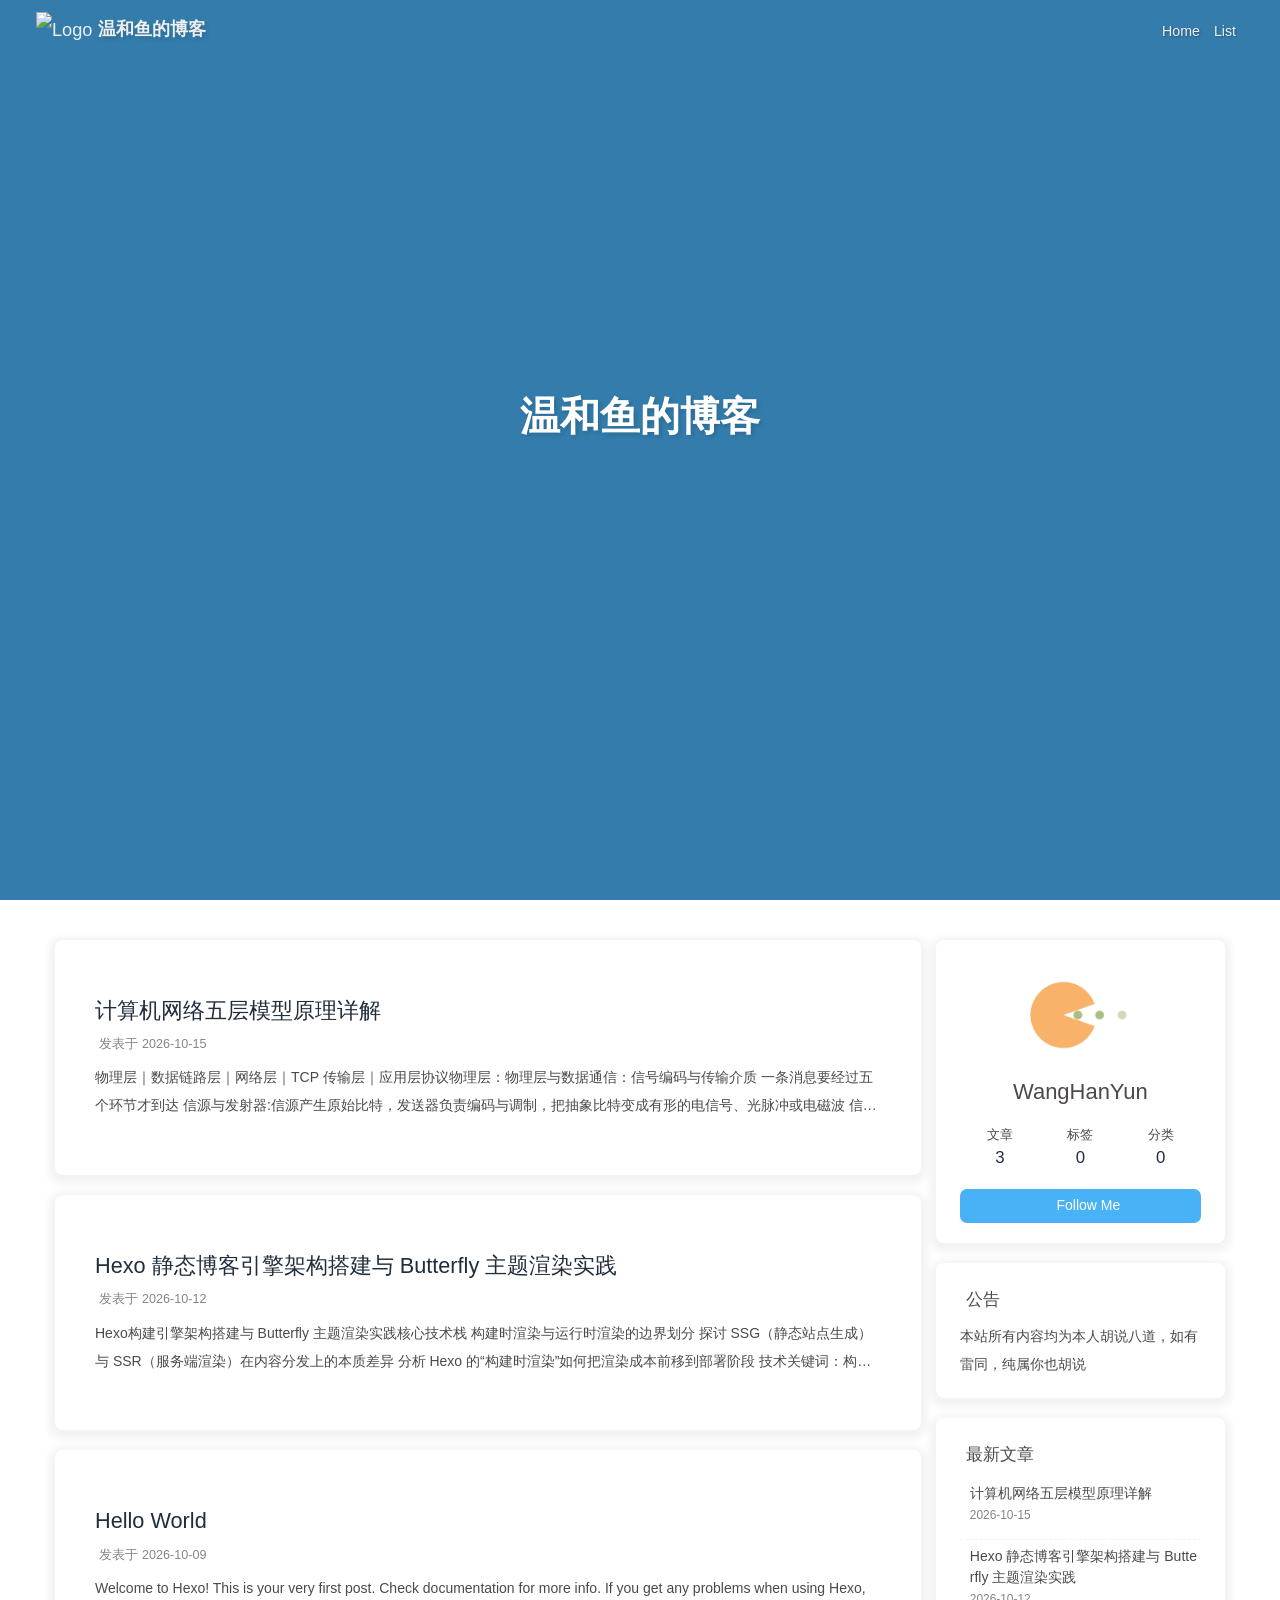
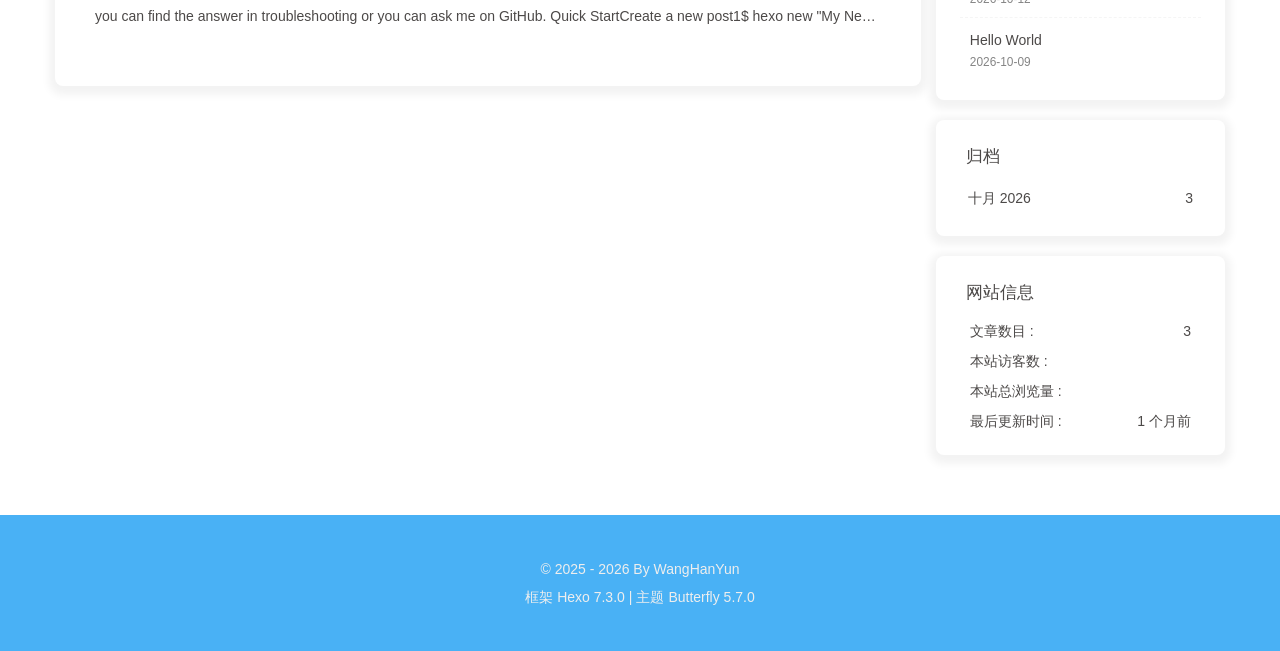
==== commit 80ecc644: "Site updated: 2026-10-15 16:24:11" ====
--- a/index.html
+++ b/index.html
@@ -206,4 +206,4 @@
         </li>
       
     </ul>
-  </div><div class="card-widget card-webinfo"><div class="item-headline"><i class="fas fa-chart-line"></i><span>网站信息</span></div><div class="webinfo"><div class="webinfo-item"><div class="item-name">文章数目 :</div><div class="item-count">3</div></div><div class="webinfo-item"><div class="item-name">本站访客数 :</div><div class="item-count" id="busuanzi_value_site_uv"><i class="fa-solid fa-spinner fa-spin"></i></div></div><div class="webinfo-item"><div class="item-name">本站总浏览量 :</div><div class="item-count" id="busuanzi_value_site_pv"><i class="fa-solid fa-spinner fa-spin"></i></div></div><div class="webinfo-item"><div class="item-name">最后更新时间 :</div><div class="item-count" id="last-push-date" data-lastPushDate="2026-10-15T08:17:40.576Z"><i class="fa-solid fa-spinner fa-spin"></i></div></div></div></div></div></div></main><footer id="footer"><div class="footer-other"><div class="footer-copyright"><span class="copyright">&copy;&nbsp;2025 - 2026 By WangHanYun</span><span class="framework-info"><span>框架 </span><a target="_blank" rel="noopener" href="https://hexo.io">Hexo 7.3.0</a><span class="footer-separator">|</span><span>主题 </span><a target="_blank" rel="noopener" href="https://github.com/jerryc127/hexo-theme-butterfly">Butterfly 5.7.0</a></span></div></div></footer></div><div id="rightside"><div id="rightside-config-hide"><button id="darkmode" type="button" title="日间和夜间模式切换"><i class="fas fa-adjust"></i></button><button id="hide-aside-btn" type="button" title="单栏和双栏切换"><i class="fas fa-arrows-alt-h"></i></button></div><div id="rightside-config-show"><button id="rightside-config" type="button" title="设置"><i class="fas fa-cog fa-spin"></i></button><button id="go-up" type="button" title="回到顶部"><span class="scroll-percent"></span><i class="fas fa-arrow-up"></i></button></div></div><div><script src="/js/utils.js?v=5.7.0"></script><script src="/js/main.js?v=5.7.0"></script><div class="js-pjax"></div><script async data-pjax src="//busuanzi.ibruce.info/busuanzi/2.3/busuanzi.pure.mini.js"></script></div></body></html>+  </div><div class="card-widget card-webinfo"><div class="item-headline"><i class="fas fa-chart-line"></i><span>网站信息</span></div><div class="webinfo"><div class="webinfo-item"><div class="item-name">文章数目 :</div><div class="item-count">3</div></div><div class="webinfo-item"><div class="item-name">本站访客数 :</div><div class="item-count" id="busuanzi_value_site_uv"><i class="fa-solid fa-spinner fa-spin"></i></div></div><div class="webinfo-item"><div class="item-name">本站总浏览量 :</div><div class="item-count" id="busuanzi_value_site_pv"><i class="fa-solid fa-spinner fa-spin"></i></div></div><div class="webinfo-item"><div class="item-name">最后更新时间 :</div><div class="item-count" id="last-push-date" data-lastPushDate="2026-10-15T08:24:09.502Z"><i class="fa-solid fa-spinner fa-spin"></i></div></div></div></div></div></div></main><footer id="footer"><div class="footer-other"><div class="footer-copyright"><span class="copyright">&copy;&nbsp;2025 - 2026 By WangHanYun</span><span class="framework-info"><span>框架 </span><a target="_blank" rel="noopener" href="https://hexo.io">Hexo 7.3.0</a><span class="footer-separator">|</span><span>主题 </span><a target="_blank" rel="noopener" href="https://github.com/jerryc127/hexo-theme-butterfly">Butterfly 5.7.0</a></span></div></div></footer></div><div id="rightside"><div id="rightside-config-hide"><button id="darkmode" type="button" title="日间和夜间模式切换"><i class="fas fa-adjust"></i></button><button id="hide-aside-btn" type="button" title="单栏和双栏切换"><i class="fas fa-arrows-alt-h"></i></button></div><div id="rightside-config-show"><button id="rightside-config" type="button" title="设置"><i class="fas fa-cog fa-spin"></i></button><button id="go-up" type="button" title="回到顶部"><span class="scroll-percent"></span><i class="fas fa-arrow-up"></i></button></div></div><div><script src="/js/utils.js?v=5.7.0"></script><script src="/js/main.js?v=5.7.0"></script><div class="js-pjax"></div><script async data-pjax src="//busuanzi.ibruce.info/busuanzi/2.3/busuanzi.pure.mini.js"></script></div></body></html>
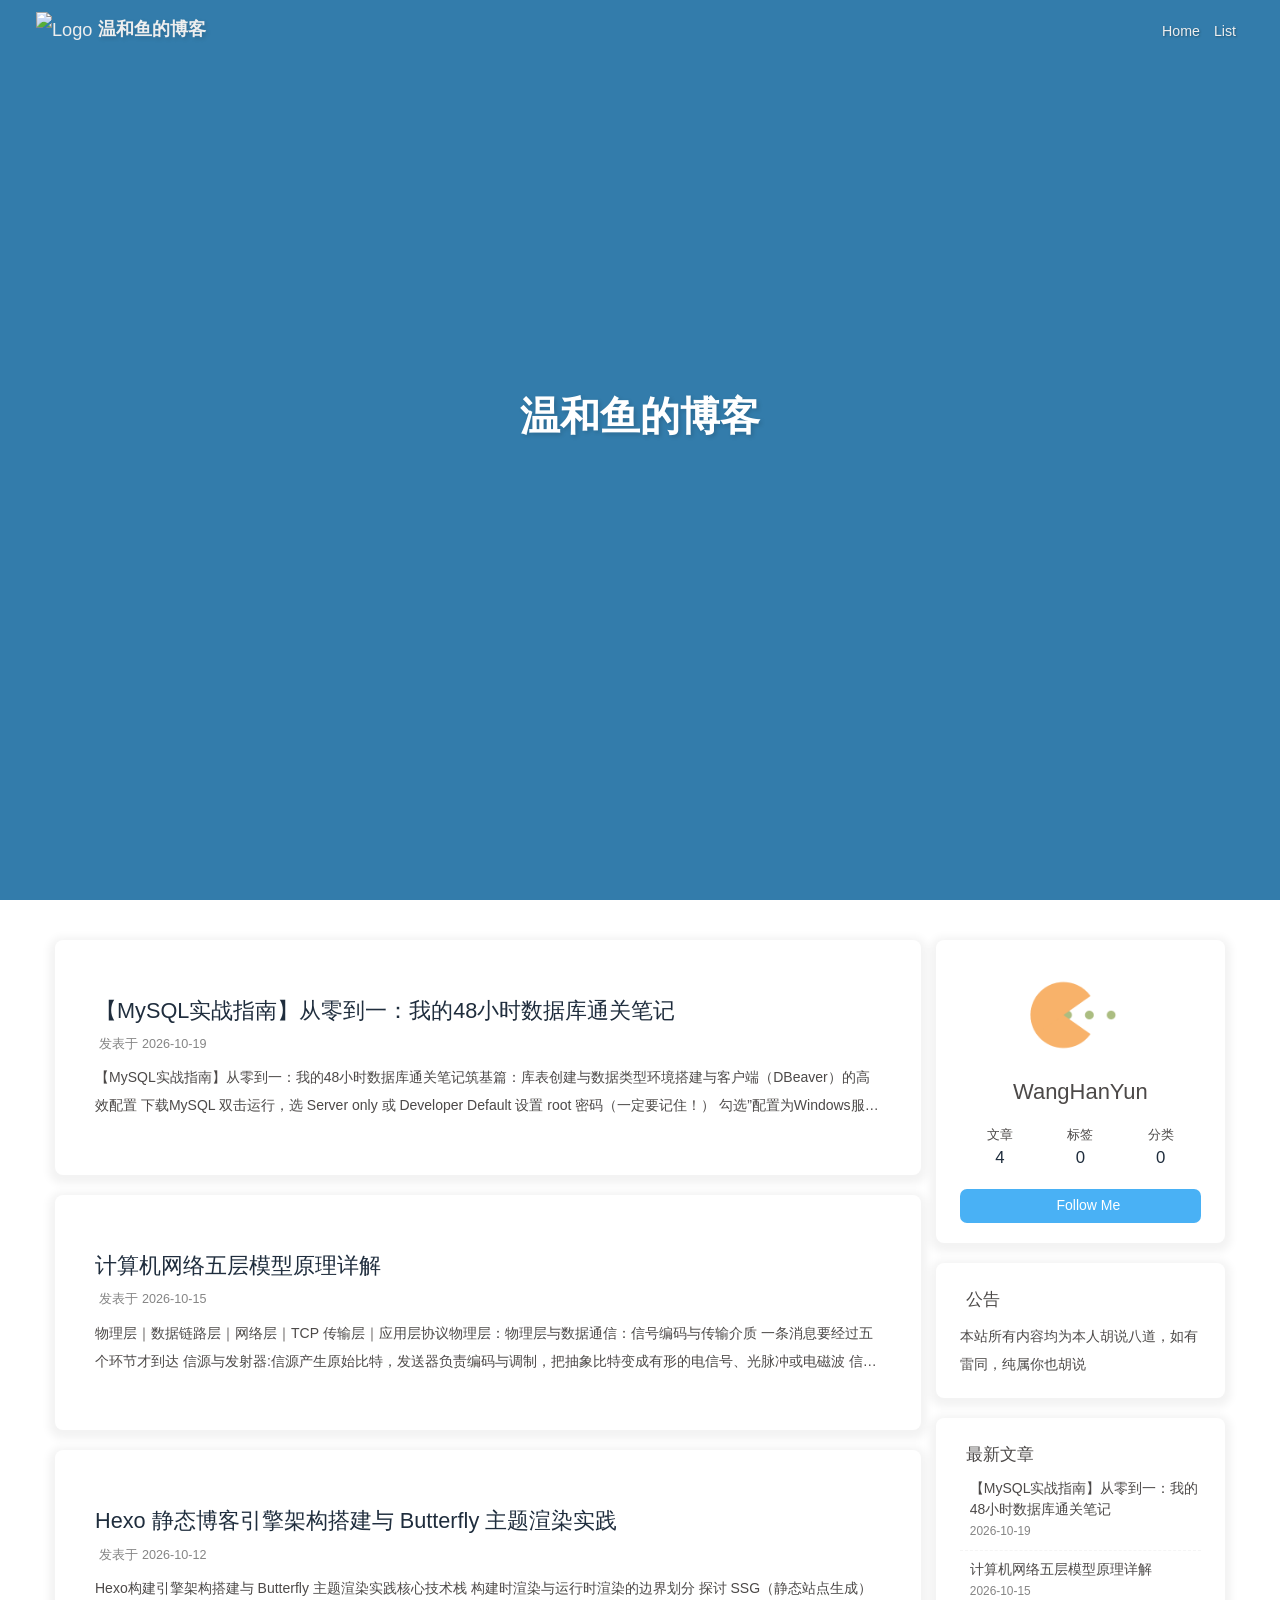
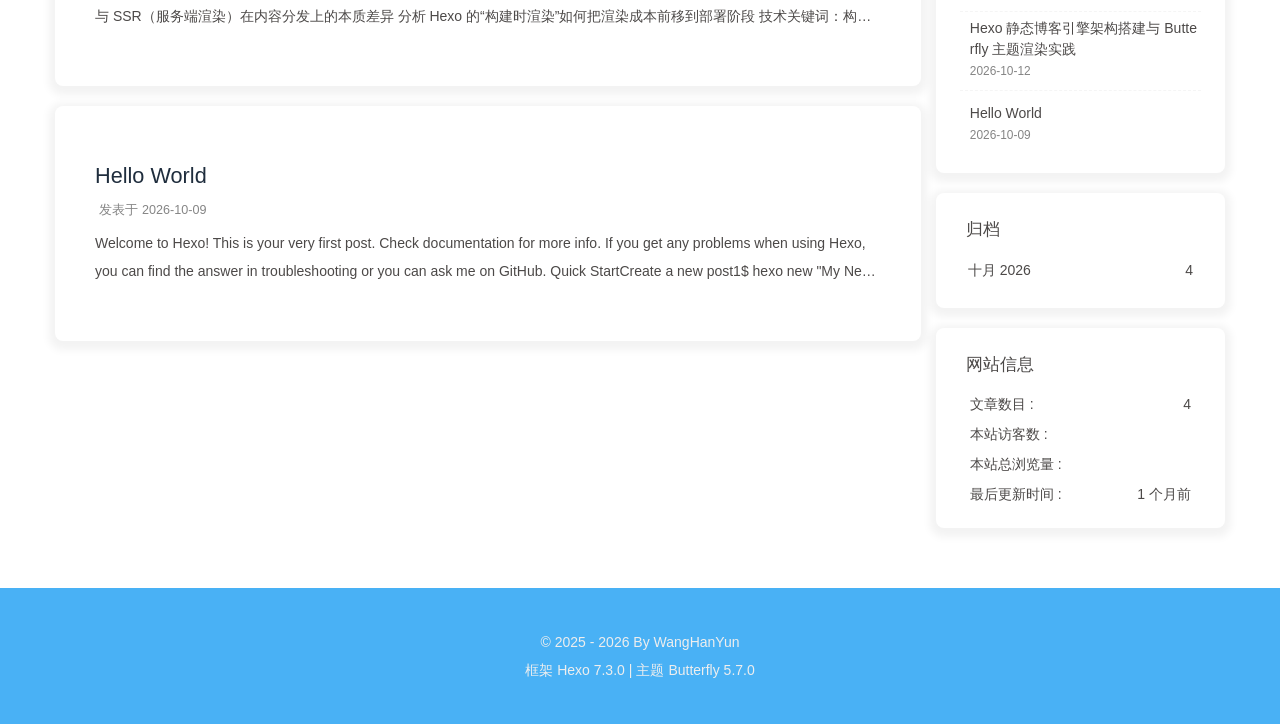
==== commit 384858f7: "Site updated: 2026-10-19 15:23:31" ====
--- a/index.html
+++ b/index.html
@@ -191,7 +191,7 @@
   isToc: false,
   pageType: 'home'
 }</script><!-- hexo injector head_end start --><link rel="stylesheet" href="/Blog-Like/style.css">
-<script src="/Blog-Like/Blog-Like.js"></script><!-- hexo injector head_end end --><meta name="generator" content="Hexo 7.3.0"></head><body><div id="sidebar"><div id="menu-mask"></div><div id="sidebar-menus"><div class="avatar-img text-center"><img src="https://github.com/WHY-1226-yyy/Gallery/blob/main/cat.png?raw=true" onerror="this.onerror=null;this.src='/img/friend_404.gif'" alt="avatar"/></div><div class="site-data text-center"><a href="/archives/"><div class="headline">文章</div><div class="length-num">3</div></a><a href="/tags/"><div class="headline">标签</div><div class="length-num">0</div></a><a href="/categories/"><div class="headline">分类</div><div class="length-num">0</div></a></div><div class="menus_items"><div class="menus_item"><a class="site-page" href="/"><i class="fa-fw fas fa-home"></i><span> Home</span></a></div><div class="menus_item"><span class="site-page group"><i class="fa-fw fas fa-list"></i><span> List</span><i class="fas fa-chevron-down"></i></span><ul class="menus_item_child"><li><a class="site-page child" href="/music/"><i class="fa-fw fas fa-music"></i><span> Music</span></a></li><li><a class="site-page child" href="/movies/"><i class="fa-fw fas fa-video"></i><span> Movie</span></a></li></ul></div></div></div></div><div class="page" id="body-wrap"><header class="full_page" id="page-header" style="background-image: url(https://github.com/WHY-1226-yyy/Gallery/blob/main/%E9%A6%96%E9%A1%B5%E9%A1%B5%E9%9D%A2%E6%A8%AA%E5%B9%85.jpg?raw=true);"><nav id="nav"><span id="blog-info"><a class="nav-site-title" href="/"><img class="site-icon" src="https://github.com/WHY-1226-yyy/Gallery/blob/main/logo.jpg?raw=true" alt="Logo"><span class="site-name">温和鱼的博客</span></a></span><div id="menus"><div class="menus_items"><div class="menus_item"><a class="site-page" href="/"><i class="fa-fw fas fa-home"></i><span> Home</span></a></div><div class="menus_item"><span class="site-page group"><i class="fa-fw fas fa-list"></i><span> List</span><i class="fas fa-chevron-down"></i></span><ul class="menus_item_child"><li><a class="site-page child" href="/music/"><i class="fa-fw fas fa-music"></i><span> Music</span></a></li><li><a class="site-page child" href="/movies/"><i class="fa-fw fas fa-video"></i><span> Movie</span></a></li></ul></div></div><div id="toggle-menu"><span class="site-page"><i class="fas fa-bars fa-fw"></i></span></div></div></nav><div id="site-info"><h1 id="site-title">温和鱼的博客</h1></div><div id="scroll-down"><i class="fas fa-angle-down scroll-down-effects"></i></div></header><main class="layout" id="content-inner"><div class="recent-posts nc" id="recent-posts"><div class="recent-post-items"><div class="recent-post-item"><div class="recent-post-info no-cover"><a class="article-title" href="/2026/10/15/wangluobiji/" title="计算机网络五层模型原理详解">计算机网络五层模型原理详解</a><div class="article-meta-wrap"><span class="post-meta-date"><i class="far fa-calendar-alt"></i><span class="article-meta-label">发表于</span><time datetime="2026-10-15T03:41:55.424Z" title="发表于 2026-10-15 11:41:55">2026-10-15</time></span></div><div class="content">物理层｜数据链路层｜网络层｜TCP 传输层｜应用层协议物理层：物理层与数据通信：信号编码与传输介质 一条消息要经过五个环节才到达   信源与发射器:信源产生原始比特，发送器负责编码与调制，把抽象比特变成有形的电信号、光脉冲或电磁波 信道与噪声:信道既是通路也是约束，衰减、串扰与噪声都在这里叠加，是速率受限的物理根源 接收器与信宿:接收器做解调与判决还原比特，信宿是网页或数据库最终消费数据的终端   先分清带宽、比特率、波特率、信道容量  信息可以单行、轮流，或双向同时跑  传输介质分两大类：导波与无线(导向型&#x2F;非导向型)  物理层的任务就是把比特压成信号并挑一条合适的介质把它送出去 固定短距走铜，长距大带宽走光——导向型各有所长，铜缆经济、光纤带宽无上限 移动与临时接入走无线——非导向型是移动通信与应急部署的唯一选择 选型依据 距离、速率、成本、抗干扰与布线条件共同决定用哪一类     三种介质对照：  三种复用对照：  香农公式:有噪声信道的容量上限  B&#x3D;带宽，信噪比&#x3D;S&#x2F;N C&#x3D;信道容量上限   物理层与数据通信知识框架  ...</div></div></div><div class="recent-post-item"><div class="recent-post-info no-cover"><a class="article-title" href="/2026/10/12/Hexo_And_Butterfly/" title="Hexo 静态博客引擎架构搭建与 Butterfly 主题渲染实践">Hexo 静态博客引擎架构搭建与 Butterfly 主题渲染实践</a><div class="article-meta-wrap"><span class="post-meta-date"><i class="far fa-calendar-alt"></i><span class="article-meta-label">发表于</span><time datetime="2026-10-12T06:14:56.712Z" title="发表于 2026-10-12 14:14:56">2026-10-12</time></span></div><div class="content">Hexo构建引擎架构搭建与 Butterfly 主题渲染实践核心技术栈 构建时渲染与运行时渲染的边界划分 探讨 SSG（静态站点生成） 与 SSR（服务端渲染）在内容分发上的本质差异 分析 Hexo 的“构建时渲染”如何把渲染成本前移到部署阶段 技术关键词：构建时求值、渲染时延、静态产物不可变性   模板引擎的编译期优化与AST转换 Pug模板在编译期被解析成 AST（抽象语法树） 通过AST转换生成HTML字符串，减少运行时开销  技术关键词：词法分析、语法分析、代码生成、模板预编译   Git 作为部署总线的不可变发布模型 每次部署生成一个不可变提交，形成可回溯的发布历史 分支即环境，提交即版本 技术关键词：不可变基础设施、版本化发布、回滚策略   静态资源的缓存分层与失效策略 强缓存 + 协商缓存 +CDN边缘缓存三层结构 通过文件指纹（hash）实现缓存失效的精确控制 技术关键词：Cache-Control、ETag、内容寻址、边缘计算    配置过程git配置 打开GitHub，注册账号 去官网下载安装git for windows: 安装时一路默认，注意勾选： Add...</div></div></div><div class="recent-post-item"><div class="recent-post-info no-cover"><a class="article-title" href="/2026/10/09/hello-world/" title="Hello World">Hello World</a><div class="article-meta-wrap"><span class="post-meta-date"><i class="far fa-calendar-alt"></i><span class="article-meta-label">发表于</span><time datetime="2026-10-09T07:58:26.645Z" title="发表于 2026-10-09 15:58:26">2026-10-09</time></span></div><div class="content">Welcome to Hexo! This is your very first post. Check documentation for more info. If you get any problems when using Hexo, you can find the answer in troubleshooting or you can ask me on GitHub. Quick StartCreate a new post1$ hexo new &quot;My New Post&quot;  More info: Writing Run server1$ hexo server  More info: Server Generate static files1$ hexo generate  More info: Generating Deploy to remote sites1$ hexo deploy  More info: Deployment </div></div></div></div></div><div class="aside-content" id="aside-content"><div class="card-widget card-info text-center"><div class="avatar-img"><img src="https://github.com/WHY-1226-yyy/Gallery/blob/main/cat.png?raw=true" onerror="this.onerror=null;this.src='/img/friend_404.gif'" alt="avatar"/></div><div class="author-info-name">WangHanYun</div><div class="author-info-description"></div><div class="site-data"><a href="/archives/"><div class="headline">文章</div><div class="length-num">3</div></a><a href="/tags/"><div class="headline">标签</div><div class="length-num">0</div></a><a href="/categories/"><div class="headline">分类</div><div class="length-num">0</div></a></div><a id="card-info-btn" target="_blank" rel="noopener" href="https://github.com/xxxxxx"><i class="fab fa-github"></i><span>Follow Me</span></a></div><div class="card-widget card-announcement"><div class="item-headline"><i class="fas fa-bullhorn fa-shake"></i><span>公告</span></div><div class="announcement_content">本站所有内容均为本人胡说八道，如有雷同，纯属你也胡说</div></div><div class="sticky_layout"><div class="card-widget card-recent-post"><div class="item-headline"><i class="fas fa-history"></i><span>最新文章</span></div><div class="aside-list"><div class="aside-list-item no-cover"><div class="content"><a class="title" href="/2026/10/15/wangluobiji/" title="计算机网络五层模型原理详解">计算机网络五层模型原理详解</a><time datetime="2026-10-15T03:41:55.424Z" title="发表于 2026-10-15 11:41:55">2026-10-15</time></div></div><div class="aside-list-item no-cover"><div class="content"><a class="title" href="/2026/10/12/Hexo_And_Butterfly/" title="Hexo 静态博客引擎架构搭建与 Butterfly 主题渲染实践">Hexo 静态博客引擎架构搭建与 Butterfly 主题渲染实践</a><time datetime="2026-10-12T06:14:56.712Z" title="发表于 2026-10-12 14:14:56">2026-10-12</time></div></div><div class="aside-list-item no-cover"><div class="content"><a class="title" href="/2026/10/09/hello-world/" title="Hello World">Hello World</a><time datetime="2026-10-09T07:58:26.645Z" title="发表于 2026-10-09 15:58:26">2026-10-09</time></div></div></div></div><div class="card-widget card-archives">
+<script src="/Blog-Like/Blog-Like.js"></script><!-- hexo injector head_end end --><meta name="generator" content="Hexo 7.3.0"></head><body><div id="sidebar"><div id="menu-mask"></div><div id="sidebar-menus"><div class="avatar-img text-center"><img src="https://github.com/WHY-1226-yyy/Gallery/blob/main/cat.png?raw=true" onerror="this.onerror=null;this.src='/img/friend_404.gif'" alt="avatar"/></div><div class="site-data text-center"><a href="/archives/"><div class="headline">文章</div><div class="length-num">4</div></a><a href="/tags/"><div class="headline">标签</div><div class="length-num">0</div></a><a href="/categories/"><div class="headline">分类</div><div class="length-num">0</div></a></div><div class="menus_items"><div class="menus_item"><a class="site-page" href="/"><i class="fa-fw fas fa-home"></i><span> Home</span></a></div><div class="menus_item"><span class="site-page group"><i class="fa-fw fas fa-list"></i><span> List</span><i class="fas fa-chevron-down"></i></span><ul class="menus_item_child"><li><a class="site-page child" href="/music/"><i class="fa-fw fas fa-music"></i><span> Music</span></a></li><li><a class="site-page child" href="/movies/"><i class="fa-fw fas fa-video"></i><span> Movie</span></a></li></ul></div></div></div></div><div class="page" id="body-wrap"><header class="full_page" id="page-header" style="background-image: url(https://github.com/WHY-1226-yyy/Gallery/blob/main/%E9%A6%96%E9%A1%B5%E9%A1%B5%E9%9D%A2%E6%A8%AA%E5%B9%85.jpg?raw=true);"><nav id="nav"><span id="blog-info"><a class="nav-site-title" href="/"><img class="site-icon" src="https://github.com/WHY-1226-yyy/Gallery/blob/main/logo.jpg?raw=true" alt="Logo"><span class="site-name">温和鱼的博客</span></a></span><div id="menus"><div class="menus_items"><div class="menus_item"><a class="site-page" href="/"><i class="fa-fw fas fa-home"></i><span> Home</span></a></div><div class="menus_item"><span class="site-page group"><i class="fa-fw fas fa-list"></i><span> List</span><i class="fas fa-chevron-down"></i></span><ul class="menus_item_child"><li><a class="site-page child" href="/music/"><i class="fa-fw fas fa-music"></i><span> Music</span></a></li><li><a class="site-page child" href="/movies/"><i class="fa-fw fas fa-video"></i><span> Movie</span></a></li></ul></div></div><div id="toggle-menu"><span class="site-page"><i class="fas fa-bars fa-fw"></i></span></div></div></nav><div id="site-info"><h1 id="site-title">温和鱼的博客</h1></div><div id="scroll-down"><i class="fas fa-angle-down scroll-down-effects"></i></div></header><main class="layout" id="content-inner"><div class="recent-posts nc" id="recent-posts"><div class="recent-post-items"><div class="recent-post-item"><div class="recent-post-info no-cover"><a class="article-title" href="/2026/10/19/MySQL/" title="【MySQL实战指南】从零到一：我的48小时数据库通关笔记">【MySQL实战指南】从零到一：我的48小时数据库通关笔记</a><div class="article-meta-wrap"><span class="post-meta-date"><i class="far fa-calendar-alt"></i><span class="article-meta-label">发表于</span><time datetime="2026-10-19T02:48:28.978Z" title="发表于 2026-10-19 10:48:28">2026-10-19</time></span></div><div class="content">【MySQL实战指南】从零到一：我的48小时数据库通关笔记筑基篇：库表创建与数据类型环境搭建与客户端（DBeaver）的高效配置 下载MySQL     双击运行，选 Server only 或 Developer Default 设置 root 密码（一定要记住！） 勾选”配置为Windows服务”，开机自启 命令行输入 mysql -uroot -p 验证 输入安装时设置的密码，看到 mysql&gt; 提示符就说明连接成功了 连接后试试show databases   下载DBeaver     下载下来后，双击安装包，一路点击“Next”直到安装完成（如果安装过程有让你选语言，选中文或者英文都可以）   创建连接 打开 DBeaver（图标是一只可爱的松鼠） 第一次打开，可能会弹出一个“创建新连接”的欢迎窗口；如果没有弹，就点击左上角工具栏里一个 带绿色加号的插头图标（或者点击顶部菜单栏 数据库 -&gt; 新建数据库连接）。 在弹出的数据库列表里，找到并点击 MySQL，然后点“下一步”。 下载驱动（关键）：如果你第一次用，它会提示你缺少 MySQL 驱动，点击窗口下方...</div></div></div><div class="recent-post-item"><div class="recent-post-info no-cover"><a class="article-title" href="/2026/10/15/wangluobiji/" title="计算机网络五层模型原理详解">计算机网络五层模型原理详解</a><div class="article-meta-wrap"><span class="post-meta-date"><i class="far fa-calendar-alt"></i><span class="article-meta-label">发表于</span><time datetime="2026-10-15T03:41:55.424Z" title="发表于 2026-10-15 11:41:55">2026-10-15</time></span></div><div class="content">物理层｜数据链路层｜网络层｜TCP 传输层｜应用层协议物理层：物理层与数据通信：信号编码与传输介质 一条消息要经过五个环节才到达   信源与发射器:信源产生原始比特，发送器负责编码与调制，把抽象比特变成有形的电信号、光脉冲或电磁波 信道与噪声:信道既是通路也是约束，衰减、串扰与噪声都在这里叠加，是速率受限的物理根源 接收器与信宿:接收器做解调与判决还原比特，信宿是网页或数据库最终消费数据的终端   先分清带宽、比特率、波特率、信道容量  信息可以单行、轮流，或双向同时跑  传输介质分两大类：导波与无线(导向型&#x2F;非导向型)  物理层的任务就是把比特压成信号并挑一条合适的介质把它送出去 固定短距走铜，长距大带宽走光——导向型各有所长，铜缆经济、光纤带宽无上限 移动与临时接入走无线——非导向型是移动通信与应急部署的唯一选择 选型依据 距离、速率、成本、抗干扰与布线条件共同决定用哪一类     三种介质对照：  三种复用对照：  香农公式:有噪声信道的容量上限  B&#x3D;带宽，信噪比&#x3D;S&#x2F;N C&#x3D;信道容量上限   物理层与数据通信知识框架  ...</div></div></div><div class="recent-post-item"><div class="recent-post-info no-cover"><a class="article-title" href="/2026/10/12/Hexo_And_Butterfly/" title="Hexo 静态博客引擎架构搭建与 Butterfly 主题渲染实践">Hexo 静态博客引擎架构搭建与 Butterfly 主题渲染实践</a><div class="article-meta-wrap"><span class="post-meta-date"><i class="far fa-calendar-alt"></i><span class="article-meta-label">发表于</span><time datetime="2026-10-12T06:14:56.712Z" title="发表于 2026-10-12 14:14:56">2026-10-12</time></span></div><div class="content">Hexo构建引擎架构搭建与 Butterfly 主题渲染实践核心技术栈 构建时渲染与运行时渲染的边界划分 探讨 SSG（静态站点生成） 与 SSR（服务端渲染）在内容分发上的本质差异 分析 Hexo 的“构建时渲染”如何把渲染成本前移到部署阶段 技术关键词：构建时求值、渲染时延、静态产物不可变性   模板引擎的编译期优化与AST转换 Pug模板在编译期被解析成 AST（抽象语法树） 通过AST转换生成HTML字符串，减少运行时开销  技术关键词：词法分析、语法分析、代码生成、模板预编译   Git 作为部署总线的不可变发布模型 每次部署生成一个不可变提交，形成可回溯的发布历史 分支即环境，提交即版本 技术关键词：不可变基础设施、版本化发布、回滚策略   静态资源的缓存分层与失效策略 强缓存 + 协商缓存 +CDN边缘缓存三层结构 通过文件指纹（hash）实现缓存失效的精确控制 技术关键词：Cache-Control、ETag、内容寻址、边缘计算    配置过程git配置 打开GitHub，注册账号 去官网下载安装git for windows: 安装时一路默认，注意勾选： Add...</div></div></div><div class="recent-post-item"><div class="recent-post-info no-cover"><a class="article-title" href="/2026/10/09/hello-world/" title="Hello World">Hello World</a><div class="article-meta-wrap"><span class="post-meta-date"><i class="far fa-calendar-alt"></i><span class="article-meta-label">发表于</span><time datetime="2026-10-09T07:58:26.645Z" title="发表于 2026-10-09 15:58:26">2026-10-09</time></span></div><div class="content">Welcome to Hexo! This is your very first post. Check documentation for more info. If you get any problems when using Hexo, you can find the answer in troubleshooting or you can ask me on GitHub. Quick StartCreate a new post1$ hexo new &quot;My New Post&quot;  More info: Writing Run server1$ hexo server  More info: Server Generate static files1$ hexo generate  More info: Generating Deploy to remote sites1$ hexo deploy  More info: Deployment </div></div></div></div></div><div class="aside-content" id="aside-content"><div class="card-widget card-info text-center"><div class="avatar-img"><img src="https://github.com/WHY-1226-yyy/Gallery/blob/main/cat.png?raw=true" onerror="this.onerror=null;this.src='/img/friend_404.gif'" alt="avatar"/></div><div class="author-info-name">WangHanYun</div><div class="author-info-description"></div><div class="site-data"><a href="/archives/"><div class="headline">文章</div><div class="length-num">4</div></a><a href="/tags/"><div class="headline">标签</div><div class="length-num">0</div></a><a href="/categories/"><div class="headline">分类</div><div class="length-num">0</div></a></div><a id="card-info-btn" target="_blank" rel="noopener" href="https://github.com/xxxxxx"><i class="fab fa-github"></i><span>Follow Me</span></a></div><div class="card-widget card-announcement"><div class="item-headline"><i class="fas fa-bullhorn fa-shake"></i><span>公告</span></div><div class="announcement_content">本站所有内容均为本人胡说八道，如有雷同，纯属你也胡说</div></div><div class="sticky_layout"><div class="card-widget card-recent-post"><div class="item-headline"><i class="fas fa-history"></i><span>最新文章</span></div><div class="aside-list"><div class="aside-list-item no-cover"><div class="content"><a class="title" href="/2026/10/19/MySQL/" title="【MySQL实战指南】从零到一：我的48小时数据库通关笔记">【MySQL实战指南】从零到一：我的48小时数据库通关笔记</a><time datetime="2026-10-19T02:48:28.978Z" title="发表于 2026-10-19 10:48:28">2026-10-19</time></div></div><div class="aside-list-item no-cover"><div class="content"><a class="title" href="/2026/10/15/wangluobiji/" title="计算机网络五层模型原理详解">计算机网络五层模型原理详解</a><time datetime="2026-10-15T03:41:55.424Z" title="发表于 2026-10-15 11:41:55">2026-10-15</time></div></div><div class="aside-list-item no-cover"><div class="content"><a class="title" href="/2026/10/12/Hexo_And_Butterfly/" title="Hexo 静态博客引擎架构搭建与 Butterfly 主题渲染实践">Hexo 静态博客引擎架构搭建与 Butterfly 主题渲染实践</a><time datetime="2026-10-12T06:14:56.712Z" title="发表于 2026-10-12 14:14:56">2026-10-12</time></div></div><div class="aside-list-item no-cover"><div class="content"><a class="title" href="/2026/10/09/hello-world/" title="Hello World">Hello World</a><time datetime="2026-10-09T07:58:26.645Z" title="发表于 2026-10-09 15:58:26">2026-10-09</time></div></div></div></div><div class="card-widget card-archives">
     <div class="item-headline"><i class="fas fa-archive"></i><span>归档</span></div>
   
     <ul class="card-archive-list">
@@ -201,9 +201,9 @@
             <span class="card-archive-list-date">
               十月 2026
             </span>
-            <span class="card-archive-list-count">3</span>
+            <span class="card-archive-list-count">4</span>
           </a>
         </li>
       
     </ul>
-  </div><div class="card-widget card-webinfo"><div class="item-headline"><i class="fas fa-chart-line"></i><span>网站信息</span></div><div class="webinfo"><div class="webinfo-item"><div class="item-name">文章数目 :</div><div class="item-count">3</div></div><div class="webinfo-item"><div class="item-name">本站访客数 :</div><div class="item-count" id="busuanzi_value_site_uv"><i class="fa-solid fa-spinner fa-spin"></i></div></div><div class="webinfo-item"><div class="item-name">本站总浏览量 :</div><div class="item-count" id="busuanzi_value_site_pv"><i class="fa-solid fa-spinner fa-spin"></i></div></div><div class="webinfo-item"><div class="item-name">最后更新时间 :</div><div class="item-count" id="last-push-date" data-lastPushDate="2026-10-15T08:24:09.502Z"><i class="fa-solid fa-spinner fa-spin"></i></div></div></div></div></div></div></main><footer id="footer"><div class="footer-other"><div class="footer-copyright"><span class="copyright">&copy;&nbsp;2025 - 2026 By WangHanYun</span><span class="framework-info"><span>框架 </span><a target="_blank" rel="noopener" href="https://hexo.io">Hexo 7.3.0</a><span class="footer-separator">|</span><span>主题 </span><a target="_blank" rel="noopener" href="https://github.com/jerryc127/hexo-theme-butterfly">Butterfly 5.7.0</a></span></div></div></footer></div><div id="rightside"><div id="rightside-config-hide"><button id="darkmode" type="button" title="日间和夜间模式切换"><i class="fas fa-adjust"></i></button><button id="hide-aside-btn" type="button" title="单栏和双栏切换"><i class="fas fa-arrows-alt-h"></i></button></div><div id="rightside-config-show"><button id="rightside-config" type="button" title="设置"><i class="fas fa-cog fa-spin"></i></button><button id="go-up" type="button" title="回到顶部"><span class="scroll-percent"></span><i class="fas fa-arrow-up"></i></button></div></div><div><script src="/js/utils.js?v=5.7.0"></script><script src="/js/main.js?v=5.7.0"></script><div class="js-pjax"></div><script async data-pjax src="//busuanzi.ibruce.info/busuanzi/2.3/busuanzi.pure.mini.js"></script></div></body></html>+  </div><div class="card-widget card-webinfo"><div class="item-headline"><i class="fas fa-chart-line"></i><span>网站信息</span></div><div class="webinfo"><div class="webinfo-item"><div class="item-name">文章数目 :</div><div class="item-count">4</div></div><div class="webinfo-item"><div class="item-name">本站访客数 :</div><div class="item-count" id="busuanzi_value_site_uv"><i class="fa-solid fa-spinner fa-spin"></i></div></div><div class="webinfo-item"><div class="item-name">本站总浏览量 :</div><div class="item-count" id="busuanzi_value_site_pv"><i class="fa-solid fa-spinner fa-spin"></i></div></div><div class="webinfo-item"><div class="item-name">最后更新时间 :</div><div class="item-count" id="last-push-date" data-lastPushDate="2026-10-19T07:23:30.406Z"><i class="fa-solid fa-spinner fa-spin"></i></div></div></div></div></div></div></main><footer id="footer"><div class="footer-other"><div class="footer-copyright"><span class="copyright">&copy;&nbsp;2025 - 2026 By WangHanYun</span><span class="framework-info"><span>框架 </span><a target="_blank" rel="noopener" href="https://hexo.io">Hexo 7.3.0</a><span class="footer-separator">|</span><span>主题 </span><a target="_blank" rel="noopener" href="https://github.com/jerryc127/hexo-theme-butterfly">Butterfly 5.7.0</a></span></div></div></footer></div><div id="rightside"><div id="rightside-config-hide"><button id="darkmode" type="button" title="日间和夜间模式切换"><i class="fas fa-adjust"></i></button><button id="hide-aside-btn" type="button" title="单栏和双栏切换"><i class="fas fa-arrows-alt-h"></i></button></div><div id="rightside-config-show"><button id="rightside-config" type="button" title="设置"><i class="fas fa-cog fa-spin"></i></button><button id="go-up" type="button" title="回到顶部"><span class="scroll-percent"></span><i class="fas fa-arrow-up"></i></button></div></div><div><script src="/js/utils.js?v=5.7.0"></script><script src="/js/main.js?v=5.7.0"></script><div class="js-pjax"></div><script async data-pjax src="//busuanzi.ibruce.info/busuanzi/2.3/busuanzi.pure.mini.js"></script></div></body></html>
